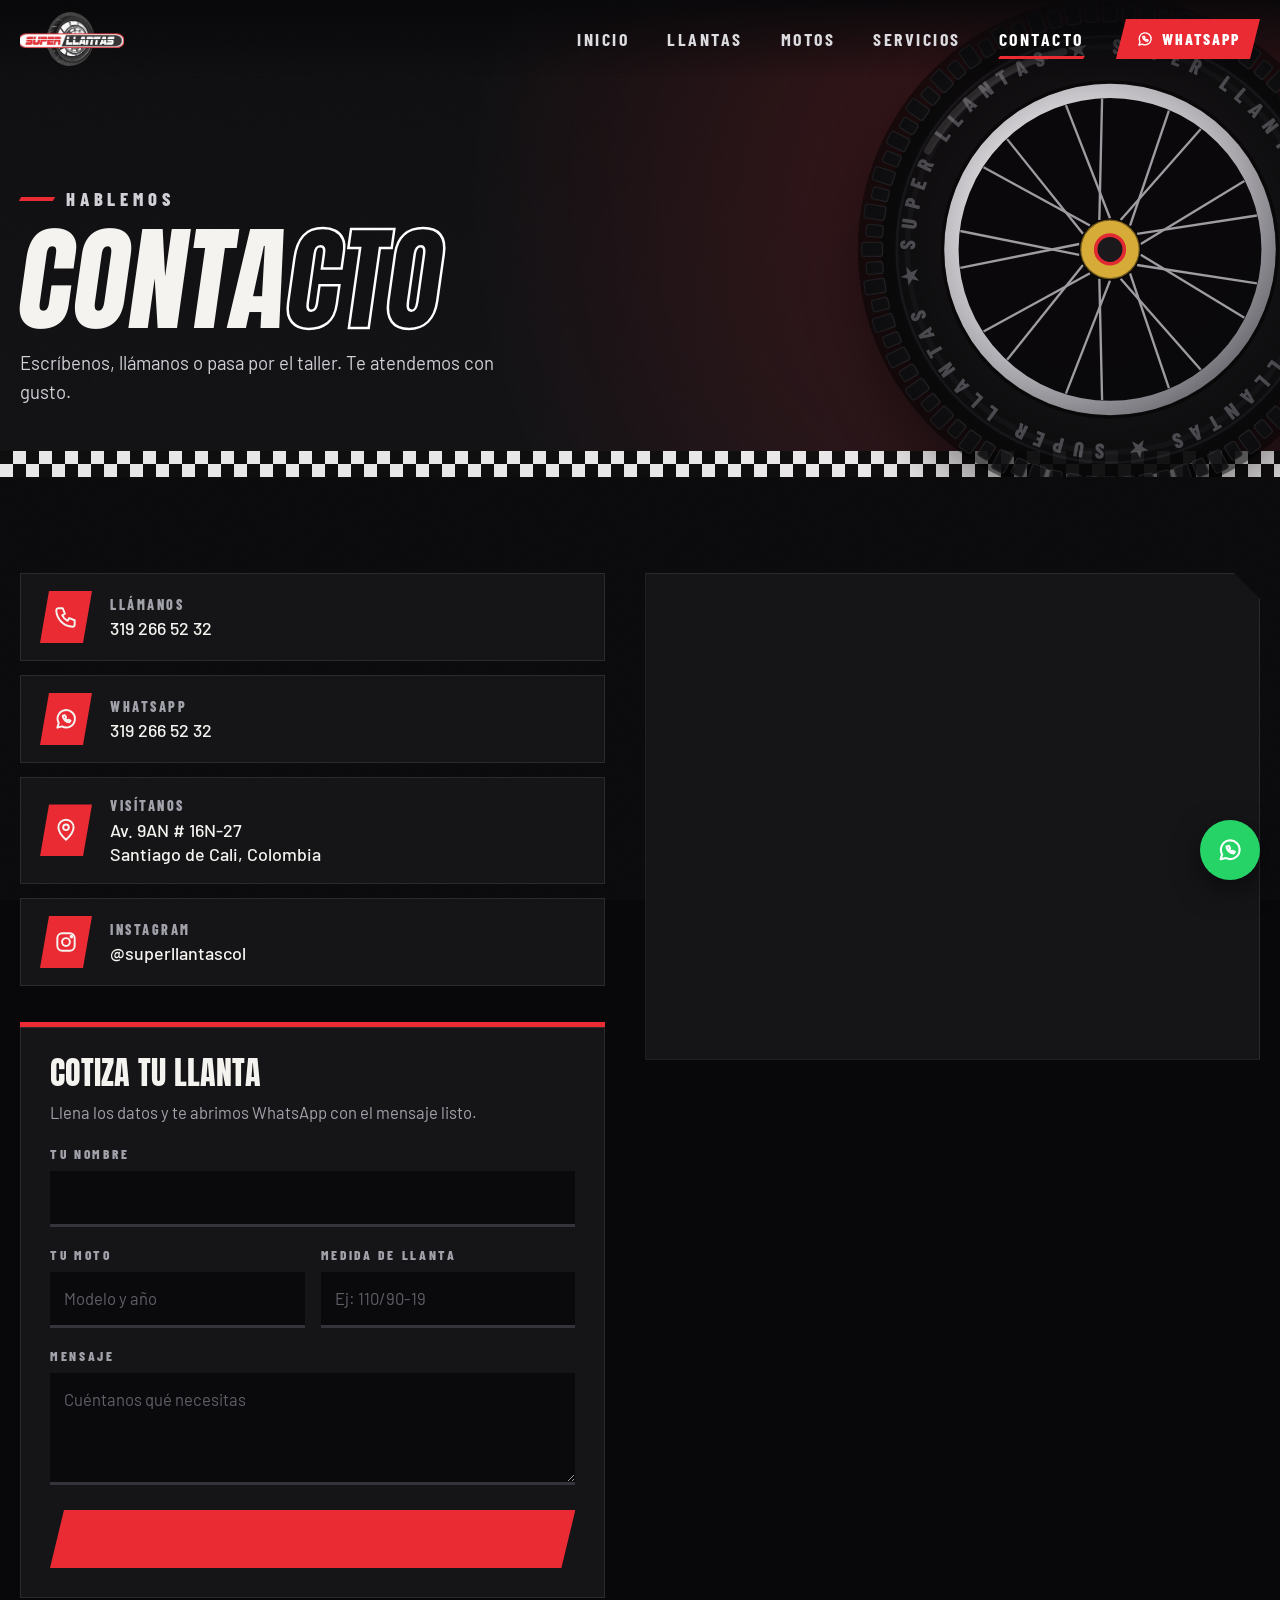
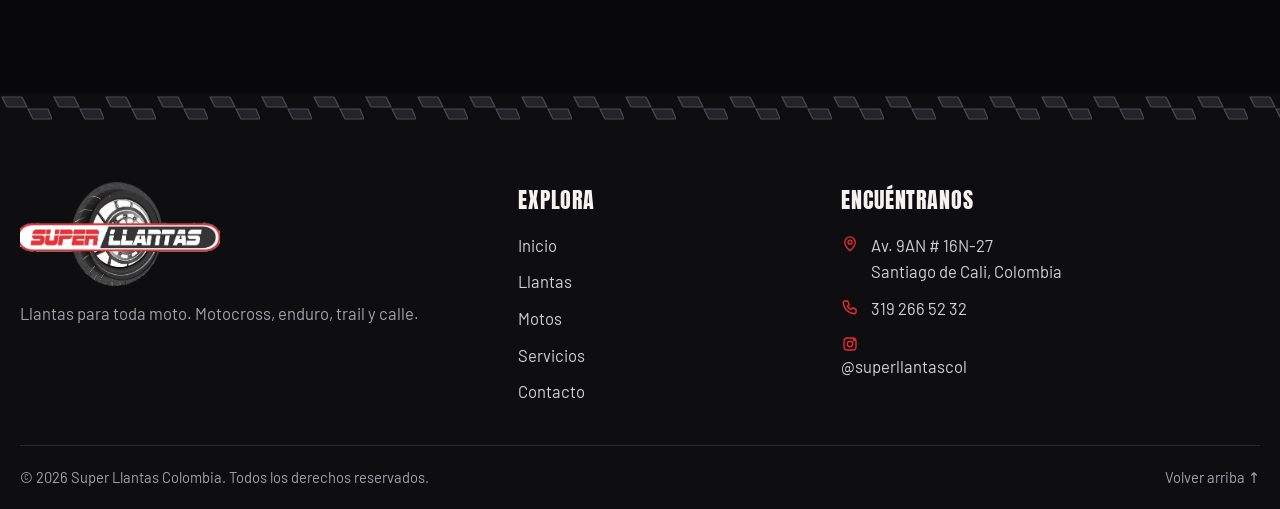
==== contacto.html @ 4f8f779e "Sitio inicial de Super Llantas: llantas y motos con estilo motocross" ====
<!doctype html>
<html lang="es">
<head>
  <meta charset="utf-8">
  <meta name="viewport" content="width=device-width, initial-scale=1">
  <title>Contacto · Super Llantas</title>
  <meta name="description" content="Escríbenos por WhatsApp o visítanos en Cali: Av. 9AN # 16N-27. Super Llantas Colombia.">
  <meta name="theme-color" content="#08080a">
  <link rel="icon" type="image/png" href="assets/img/favicon.png">
  <link rel="apple-touch-icon" href="assets/img/apple-touch-icon.png">
  <link rel="preconnect" href="https://fonts.googleapis.com">
  <link rel="preconnect" href="https://fonts.gstatic.com" crossorigin>
  <link href="https://fonts.googleapis.com/css2?family=Anton&family=Barlow:wght@400;500;600&family=Barlow+Condensed:wght@500;600;700;800&display=swap" rel="stylesheet">
  <link rel="stylesheet" href="assets/css/styles.css">
</head>
<body data-page="contacto">
<main>
  <section class="phero">
    <div class="phero__wheel" data-wheel="trail"></div>
    <div class="wrap">
      <p class="eyebrow">Hablemos</p>
      <h1>Conta<span class="out">cto</span></h1>
      <p>Escríbenos, llámanos o pasa por el taller. Te atendemos con gusto.</p>
    </div>
  </section>

  <section class="section">
    <div class="wrap contact">
      <div>
        <div class="infos" id="info"></div>
        <form class="form" id="form">
          <h3>Cotiza tu llanta</h3>
          <p class="muted" style="margin-top:-8px">Llena los datos y te abrimos WhatsApp con el mensaje listo.</p>
          <div class="field"><label for="c-nombre">Tu nombre</label><input id="c-nombre" name="nombre" required autocomplete="name"></div>
          <div class="form__row">
            <div class="field"><label for="c-moto">Tu moto</label><input id="c-moto" name="moto" placeholder="Modelo y año"></div>
            <div class="field"><label for="c-medida">Medida de llanta</label><input id="c-medida" name="medida" placeholder="Ej: 110/90-19"></div>
          </div>
          <div class="field"><label for="c-msg">Mensaje</label><textarea id="c-msg" name="mensaje" placeholder="Cuéntanos qué necesitas"></textarea></div>
          <button class="btn btn--lg" type="submit"><span>Enviar por WhatsApp</span></button>
        </form>
      </div>
      <div class="map" id="map"></div>
    </div>
  </section>
</main>
<script src="assets/js/data.js"></script>
<script src="assets/js/art.js"></script>
<script src="assets/js/layout.js"></script>
<script src="assets/js/app.js"></script>
</body>
</html>
---- assets/css/styles.css ----
/* ============================================================
   SUPER LLANTAS · estilo motocross
   Rojo del logo + negro tierra + blanco, cortes en diagonal,
   tacos de llanta y banderas a cuadros.
   ============================================================ */
:root {
  --red: #ea2b33;
  --red-d: #b4161d;
  --amber: #ffc21a;
  --black: #08080a;
  --coal: #0e0e10;
  --panel: #151518;
  --panel-2: #1b1b1f;
  --line: #2a2a30;
  --white: #f5f3ef;
  --mute: #a2a2ab;
  --f-display: 'Anton', 'Impact', 'Arial Narrow', sans-serif;
  --f-cond: 'Barlow Condensed', 'Arial Narrow', sans-serif;
  --f-body: 'Barlow', system-ui, -apple-system, 'Segoe UI', sans-serif;
  --wrap: 1240px;
  --tread: url("data:image/svg+xml;utf8,<svg xmlns='http://www.w3.org/2000/svg' width='52' height='28'><g fill='%23232328' stroke='%23494951' stroke-width='1.2'><path d='M2 3H22L27 13H7Z'/><path d='M28 15H48L52 25H33Z'/></g></svg>");
  --noise: url("data:image/svg+xml;utf8,<svg xmlns='http://www.w3.org/2000/svg' width='180' height='180'><filter id='n'><feTurbulence type='fractalNoise' baseFrequency='.85' numOctaves='2' stitchTiles='stitch'/><feColorMatrix values='0 0 0 0 1  0 0 0 0 1  0 0 0 0 1  0 0 0 .55 0'/></filter><rect width='100%' height='100%' filter='url(%23n)'/></svg>");
}

*, *::before, *::after { box-sizing: border-box; }
html { scroll-behavior: smooth; -webkit-text-size-adjust: 100%; }
body {
  margin: 0; background: var(--black); color: var(--white);
  font-family: var(--f-body); font-size: 1.04rem; line-height: 1.6;
  -webkit-font-smoothing: antialiased; overflow-x: hidden;
}
body::before { /* grano de polvo */
  content: ''; position: fixed; inset: 0; z-index: 1; pointer-events: none;
  background: var(--noise); opacity: .045; mix-blend-mode: screen;
}
body.no-scroll { overflow: hidden; }
img, svg { max-width: 100%; display: block; }
a { color: inherit; text-decoration: none; }
h1, h2, h3, h4, p, ul { margin: 0; }
ul { padding: 0; list-style: none; }
button, input, select, textarea { font: inherit; color: inherit; }
:focus-visible { outline: 2px solid var(--amber); outline-offset: 3px; }
::selection { background: var(--red); color: #fff; }

.wrap { width: min(var(--wrap), 100% - 40px); margin-inline: auto; position: relative; z-index: 2; }
.muted { color: var(--mute); }
.red { color: var(--red); }
.ico { flex: none; }

/* ---------- cabecera ---------- */
.site-header {
  position: fixed; inset: 0 0 auto 0; z-index: 50; padding: 12px 0;
  background: linear-gradient(180deg, rgba(8,8,10,.92), rgba(8,8,10,0));
  transition: background .3s, padding .3s, box-shadow .3s;
}
/* sin backdrop-filter: haría que el menú móvil (fixed) se posicione respecto a la cabecera */
.site-header.is-stuck { background: rgba(8,8,10,.97); padding: 7px 0; box-shadow: 0 2px 0 var(--red); }
.site-header__in { display: flex; align-items: center; justify-content: space-between; gap: 24px; }
.brand img { height: 54px; width: auto; transition: height .3s; }
.is-stuck .brand img { height: 46px; }
.nav { display: flex; align-items: center; gap: 6px; }
.nav > a:not(.btn) {
  font-family: var(--f-cond); font-weight: 700; font-size: 1.12rem; letter-spacing: .14em; text-transform: uppercase;
  padding: 10px 16px; position: relative; color: #dcdce0; transition: color .2s;
}
.nav > a:not(.btn)::after {
  content: ''; position: absolute; left: 16px; right: 16px; bottom: 4px; height: 3px; background: var(--red);
  transform: scaleX(0) skewX(-30deg); transform-origin: left; transition: transform .25s;
}
.nav > a:not(.btn):hover, .nav > a.is-active { color: #fff; }
.nav > a:not(.btn):hover::after, .nav > a.is-active::after { transform: scaleX(1) skewX(-30deg); }
.nav__cta { margin-left: 10px; }
.burger { display: none; width: 46px; height: 46px; background: var(--red); border: 0; cursor: pointer; flex-direction: column; justify-content: center; align-items: center; gap: 5px;
  clip-path: polygon(8px 0, 100% 0, calc(100% - 8px) 100%, 0 100%); }
.burger i { display: block; width: 22px; height: 2.5px; background: #fff; transition: transform .3s, opacity .3s; }
.burger.is-open i:nth-child(1) { transform: translateY(7.5px) rotate(45deg); }
.burger.is-open i:nth-child(2) { opacity: 0; }
.burger.is-open i:nth-child(3) { transform: translateY(-7.5px) rotate(-45deg); }

/* ---------- botones ---------- */
.btn {
  display: inline-flex; align-items: center; justify-content: center; gap: 10px; cursor: pointer; border: 0;
  padding: 15px 30px; background: var(--red); color: #fff;
  font-family: var(--f-cond); font-weight: 800; font-size: 1.12rem; letter-spacing: .14em; text-transform: uppercase; line-height: 1;
  clip-path: polygon(14px 0, 100% 0, calc(100% - 14px) 100%, 0 100%);
  transition: background .2s, color .2s, transform .2s; white-space: nowrap;
}
.btn > span { display: inline-flex; align-items: center; gap: 8px; }
.btn:hover { background: #fff; color: var(--black); transform: translateY(-2px); }
.btn--white { background: #fff; color: var(--black); }
.btn--white:hover { background: var(--amber); }
.btn--dark { background: var(--panel-2); color: #fff; box-shadow: inset 0 0 0 1px var(--line); }
.btn--dark:hover { background: #fff; color: var(--black); }
.btn--sm { padding: 11px 20px; font-size: .98rem; letter-spacing: .12em; clip-path: polygon(10px 0, 100% 0, calc(100% - 10px) 100%, 0 100%); }
.btn--lg { padding: 19px 38px; font-size: 1.25rem; }

.tag {
  display: inline-block; padding: 4px 12px 3px; font-family: var(--f-cond); font-weight: 800; font-size: .86rem; letter-spacing: .14em; text-transform: uppercase;
  background: var(--panel-2); color: #fff; clip-path: polygon(7px 0, 100% 0, calc(100% - 7px) 100%, 0 100%);
}
.tag--red { background: var(--red); }
.tag--ghost { background: rgba(255,255,255,.1); color: #cfcfd5; }

/* ---------- títulos de sección ---------- */
.section { padding: 96px 0; position: relative; }
.section--tight { padding: 64px 0; }
.eyebrow {
  display: inline-flex; align-items: center; gap: 12px; font-family: var(--f-cond); font-weight: 800; font-size: 1.02rem;
  letter-spacing: .26em; text-transform: uppercase; color: var(--red);
}
.eyebrow::before { content: ''; width: 34px; height: 4px; background: var(--red); transform: skewX(-30deg); }
.h2 {
  font-family: var(--f-display); font-weight: 400; text-transform: uppercase; line-height: .98; letter-spacing: .01em;
  font-size: clamp(2.5rem, 5.6vw, 4.6rem); margin-top: 10px;
}
.h2 span { display: inline-block; transform: skewX(-7deg); }
.head { display: flex; justify-content: space-between; align-items: flex-end; gap: 28px; flex-wrap: wrap; margin-bottom: 44px; }
.head p { max-width: 46ch; }

/* ---------- hero ---------- */
.hero { position: relative; min-height: min(100vh, 880px); padding: 150px 0 120px; overflow: hidden; display: flex; align-items: center; background: var(--black); }
.hero__bg { position: absolute; inset: 0; background:
  radial-gradient(60% 80% at 20% 30%, rgba(234,43,51,.10), transparent 60%),
  linear-gradient(180deg, #0b0b0d, #111114); }
.hero__panel {
  position: absolute; top: 0; bottom: 0; right: 0; width: 56%;
  clip-path: polygon(26% 0, 100% 0, 100% 100%, 0 100%);
  background:
    radial-gradient(circle at 18% 78%, rgba(0,0,0,.55) 0 2px, transparent 3px) 0 0 / 46px 46px,
    radial-gradient(circle at 70% 30%, rgba(0,0,0,.4) 0 3px, transparent 4px) 0 0 / 71px 71px,
    linear-gradient(135deg, #f23a41 0%, var(--red) 40%, #9c1017 100%);
}
.hero__panel::after { content: ''; position: absolute; inset: 0; background: var(--noise); opacity: .18; mix-blend-mode: multiply; }
.hero__stripe { position: absolute; top: 0; bottom: 0; right: 54%; width: 22px; background: #fff; transform: skewX(-16deg) translateX(40px); opacity: .95; }
.hero__stripe + .hero__stripe { right: calc(54% - 40px); width: 8px; background: var(--amber); }
.hero__ghost {
  position: absolute; right: -2%; bottom: -4%; font-family: var(--f-display); font-size: clamp(9rem, 26vw, 25rem); line-height: .8; color: transparent;
  -webkit-text-stroke: 2px rgba(255,255,255,.16); text-transform: uppercase; transform: skewX(-8deg); pointer-events: none; white-space: nowrap;
}
.hero__grid { display: grid; grid-template-columns: minmax(0, 1.05fr) minmax(0, .95fr); align-items: center; gap: 20px; }
.hero__copy { position: relative; z-index: 3; }
.hero__title {
  font-family: var(--f-display); font-weight: 400; text-transform: uppercase; line-height: .9; letter-spacing: .01em;
  font-size: clamp(4.2rem, 8.6vw, 8.2rem); margin: 18px 0 26px;
}
.hero__title span { display: block; transform: skewX(-8deg); transform-origin: left bottom; }
.hero__title .out { color: transparent; -webkit-text-stroke: 2.5px #fff; }
.hero__title .fill { color: var(--red); text-shadow: 0 0 40px rgba(234,43,51,.35); }
.hero__lead { font-size: 1.22rem; max-width: 46ch; color: #d6d6dc; }
.hero__cta { display: flex; flex-wrap: wrap; gap: 14px; margin-top: 34px; }
.hero__art { position: relative; z-index: 2; aspect-ratio: 1; width: min(100%, 640px); justify-self: center; }
.hero__art .art-wheel { width: 100%; height: 100%; filter: drop-shadow(0 30px 40px rgba(0,0,0,.55)); }
.plate {
  position: absolute; z-index: 3; left: 2%; top: 6%; background: var(--amber); color: var(--black); border: 4px solid var(--black);
  padding: 4px 18px 0; border-radius: 14px; font-family: var(--f-display); font-size: clamp(2.6rem, 6vw, 4.6rem); line-height: 1.1; transform: rotate(-8deg);
  box-shadow: 0 10px 30px rgba(0,0,0,.4);
}
.plate small { display: block; font-family: var(--f-cond); font-weight: 800; font-size: .8rem; letter-spacing: .22em; line-height: 1; text-align: center; padding-bottom: 6px; margin-top: -4px; }

/* ---------- bandas ---------- */
.checker { height: 26px; background: conic-gradient(#fff 25%, #0a0a0a 0 50%, #fff 0 75%, #0a0a0a 0) 0 0 / 26px 26px; }
.tread { height: 28px; background: var(--tread) 0 0 / 52px 28px repeat-x, var(--coal); }
.marquee { background: var(--red); transform: skewY(-1.2deg); overflow: hidden; margin: 70px 0 0; position: relative; z-index: 4; border-block: 3px solid var(--black); }
.marquee__track { display: flex; width: max-content; animation: marquee 32s linear infinite; }
.marquee span {
  font-family: var(--f-display); text-transform: uppercase; font-size: 1.7rem; letter-spacing: .06em; padding: 12px 0; white-space: nowrap; color: #fff;
}
.marquee span::after { content: '✦'; margin: 0 28px; color: var(--black); }
@keyframes marquee { to { transform: translateX(-50%); } }

/* ---------- buscador (tablero de cronometraje) ---------- */
.finder { position: relative; z-index: 6; margin-top: -78px; }
.finder__box {
  display: grid; grid-template-columns: 1.1fr 1fr 1fr 1fr auto; gap: 18px; align-items: end; padding: 28px 30px;
  background: #101013; border-top: 5px solid var(--red); box-shadow: 0 24px 60px rgba(0,0,0,.6), inset 0 0 0 1px var(--line);
}
.finder__title { font-family: var(--f-display); text-transform: uppercase; font-size: 1.9rem; line-height: 1; }
.finder__title small { display: block; font-family: var(--f-cond); font-weight: 700; font-size: .88rem; letter-spacing: .22em; color: var(--red); margin-bottom: 6px; }
.field label { display: block; font-family: var(--f-cond); font-weight: 800; font-size: .84rem; letter-spacing: .2em; text-transform: uppercase; color: var(--mute); margin-bottom: 6px; }
.field input, .field select, .field textarea {
  width: 100%; background: #0a0a0c; border: 0; border-bottom: 3px solid #34343b; padding: 13px 14px; font-size: 1.04rem; border-radius: 0; transition: border-color .2s, background .2s;
  appearance: none; -webkit-appearance: none;
}
.field select { background-image: linear-gradient(45deg, transparent 50%, #fff 50%), linear-gradient(135deg, #fff 50%, transparent 50%); background-position: calc(100% - 20px) 55%, calc(100% - 14px) 55%; background-size: 6px 6px; background-repeat: no-repeat; padding-right: 38px; }
.field input:focus, .field select:focus, .field textarea:focus { outline: none; border-color: var(--red); background-color: #121216; }
.field input::placeholder, .field textarea::placeholder { color: #5f5f68; }
.field select option { background: #121214; }

/* ---------- tarjetas ---------- */
.grid { display: grid; gap: 22px; grid-template-columns: repeat(auto-fill, minmax(268px, 1fr)); }
.grid--3 { grid-template-columns: repeat(auto-fill, minmax(330px, 1fr)); }
.card {
  position: relative; background: var(--panel); display: flex; flex-direction: column;
  clip-path: polygon(0 0, calc(100% - 24px) 0, 100% 24px, 100% 100%, 0 100%);
  box-shadow: inset 0 0 0 1px var(--line); transition: transform .3s, box-shadow .3s;
}
.card::before { content: ''; position: absolute; z-index: 3; left: 0; top: 0; height: 4px; width: 0; background: var(--red); transition: width .4s; }
.card:hover { transform: translateY(-6px); box-shadow: inset 0 0 0 1px #3a3a42; }
.card:hover::before { width: 100%; }
.card__art {
  position: relative; aspect-ratio: 5/4; display: grid; place-items: center; overflow: hidden;
  background:
    radial-gradient(circle at 50% 55%, rgba(234,43,51,.28), transparent 62%),
    radial-gradient(circle at 15% 85%, rgba(0,0,0,.5) 0 2px, transparent 3px) 0 0 / 34px 34px,
    linear-gradient(180deg, #1d1d22, #121215);
}
.card__art::after { content: ''; position: absolute; inset: auto 0 0 0; height: 12px; background: repeating-linear-gradient(135deg, var(--red) 0 12px, #0a0a0a 12px 24px); opacity: .9; }
.card__art .tag { position: absolute; top: 14px; left: 14px; z-index: 2; }
.card__art .card__ej { left: auto; right: 34px; }
.card__art .art-wheel { height: 90%; width: auto; transition: transform .6s cubic-bezier(.2,.7,.2,1); filter: drop-shadow(0 14px 18px rgba(0,0,0,.55)); }
.card:hover .art-wheel { transform: scale(1.06) rotate(18deg); }
.card__art--moto { aspect-ratio: 16/11; }
.card__art--moto .art-moto { width: 94%; height: auto; transition: transform .5s; filter: drop-shadow(0 12px 14px rgba(0,0,0,.5)); }
.card:hover .art-moto { transform: translateX(6px) scale(1.03); }
.card__art img { position: absolute; inset: 0; width: 100%; height: 100%; object-fit: cover; }
.card__body { padding: 20px 22px 22px; display: flex; flex-direction: column; flex: 1; }
.card__eyebrow { font-family: var(--f-cond); font-weight: 700; font-size: .95rem; letter-spacing: .16em; text-transform: uppercase; color: var(--red); }
.size { font-family: var(--f-display); font-weight: 400; font-size: 2.5rem; line-height: 1.05; letter-spacing: .02em; margin: 4px 0 2px; transform: skewX(-6deg); transform-origin: left; }
.size--name { font-size: 2.05rem; text-transform: uppercase; }
.card__name { font-family: var(--f-cond); font-weight: 700; font-size: 1.12rem; letter-spacing: .08em; text-transform: uppercase; }
.card__uso { font-size: .95rem; margin-top: 6px; }
.card__foot { margin-top: auto; padding-top: 18px; display: flex; align-items: center; justify-content: space-between; gap: 12px; }
.card__foot--2 { justify-content: flex-start; gap: 10px; }
.price { font-family: var(--f-display); font-size: 1.5rem; letter-spacing: .03em; }
.price--ask { font-family: var(--f-cond); font-weight: 700; font-size: .98rem; letter-spacing: .12em; text-transform: uppercase; color: var(--mute); }
.spec { margin-top: 14px; border-top: 1px dashed var(--line); }
.spec li { display: flex; justify-content: space-between; gap: 10px; padding: 8px 0; border-bottom: 1px dashed var(--line); font-size: .98rem; }
.spec span { color: var(--mute); font-family: var(--f-cond); letter-spacing: .12em; text-transform: uppercase; font-weight: 700; }
.spec b { font-family: var(--f-display); font-weight: 400; letter-spacing: .04em; font-size: 1.1rem; }

/* ---------- categorías ---------- */
.cats { display: grid; gap: 20px; grid-template-columns: repeat(auto-fit, minmax(210px, 1fr)); }
.cat { position: relative; overflow: hidden; display: flex; flex-direction: column; background: var(--panel); box-shadow: inset 0 0 0 1px var(--line);
  clip-path: polygon(0 0, calc(100% - 22px) 0, 100% 22px, 100% 100%, 0 100%); transition: transform .3s, background .3s; }
.cat:hover { transform: translateY(-6px); background: var(--panel-2); }
.cat__art { padding: 18px 14px 0; display: grid; place-items: center; background: radial-gradient(circle at 50% 70%, rgba(234,43,51,.26), transparent 65%); }
.cat__art .art-wheel { width: 92%; filter: drop-shadow(0 12px 14px rgba(0,0,0,.5)); transition: transform .7s cubic-bezier(.2,.7,.2,1); }
.cat:hover .art-wheel { transform: rotate(120deg) scale(1.05); }
.cat__txt { padding: 14px 22px 24px; display: flex; flex-direction: column; flex: 1; }
.cat__terreno { font-family: var(--f-cond); font-weight: 800; font-size: .86rem; letter-spacing: .18em; text-transform: uppercase; color: var(--red); }
.cat h3 { font-family: var(--f-display); font-weight: 400; text-transform: uppercase; font-size: 1.8rem; line-height: 1.05; margin: 4px 0 8px; }
.cat p { color: var(--mute); font-size: .96rem; }
.cat__go { margin-top: auto; padding-top: 16px; display: inline-flex; align-items: center; gap: 8px; font-family: var(--f-cond); font-weight: 800; letter-spacing: .14em; text-transform: uppercase; font-size: .98rem; }
.cat:hover .cat__go { color: var(--red); }

/* ---------- servicios ---------- */
.svcs { display: grid; gap: 20px; grid-template-columns: repeat(auto-fit, minmax(240px, 1fr)); }
.svc { position: relative; padding: 34px 26px 30px; background: var(--panel); box-shadow: inset 0 0 0 1px var(--line); overflow: hidden;
  clip-path: polygon(0 0, calc(100% - 22px) 0, 100% 22px, 100% 100%, 0 100%); transition: background .3s, transform .3s; }
.svc:hover { background: var(--panel-2); transform: translateY(-5px); }
.svc__num { position: absolute; right: 18px; top: 4px; font-family: var(--f-display); font-size: 5.4rem; line-height: 1; color: transparent; -webkit-text-stroke: 1.5px rgba(255,255,255,.12); }
.svc__ico { width: 64px; height: 64px; display: grid; place-items: center; background: var(--red); color: #fff; margin-bottom: 20px; clip-path: polygon(10px 0, 100% 0, calc(100% - 10px) 100%, 0 100%); }
.svc h3 { font-family: var(--f-display); font-weight: 400; text-transform: uppercase; font-size: 1.9rem; margin-bottom: 8px; }

/* ---------- llamado a la acción ---------- */
.cta { position: relative; overflow: hidden; background: linear-gradient(135deg, #f23a41, var(--red) 45%, #94101a); }
.cta::before { content: ''; position: absolute; inset: 0; background: var(--noise); opacity: .16; mix-blend-mode: multiply; }
.cta::after { content: ''; position: absolute; right: -6%; top: -30%; width: 36%; height: 160%; background: rgba(0,0,0,.22); transform: skewX(-16deg); }
.cta__in { position: relative; z-index: 2; display: flex; align-items: center; justify-content: space-between; gap: 34px; flex-wrap: wrap; padding-block: 70px; }
.cta h2 { font-family: var(--f-display); font-weight: 400; text-transform: uppercase; font-size: clamp(2.4rem, 5.4vw, 4.6rem); line-height: .98; max-width: 16ch; transform: skewX(-6deg); transform-origin: left; }
.cta p { margin-top: 12px; font-size: 1.15rem; max-width: 44ch; }
.cta__btns { display: flex; gap: 14px; flex-wrap: wrap; position: relative; z-index: 2; }
.cta .btn { background: #0a0a0a; }
.cta .btn:hover { background: #fff; }
.cta .btn--white { background: #fff; color: #0a0a0a; }
.cta .btn--white:hover { background: var(--amber); }

/* ---------- páginas internas ---------- */
.phero { position: relative; padding: 168px 0 70px; overflow: hidden; background:
  radial-gradient(circle at 85% 40%, rgba(234,43,51,.24), transparent 55%), linear-gradient(180deg, #0c0c0e, #101013); }
.phero::after { content: ''; position: absolute; left: 0; right: 0; bottom: 0; height: 26px; background: conic-gradient(#fff 25%, #0a0a0a 0 50%, #fff 0 75%, #0a0a0a 0) 0 0 / 26px 26px; opacity: .9; }
.phero h1 { font-family: var(--f-display); font-weight: 400; text-transform: uppercase; font-size: clamp(3.4rem, 9vw, 7.4rem); line-height: .92; margin-top: 12px; transform: skewX(-8deg); transform-origin: left; }
.phero h1 .out { color: transparent; -webkit-text-stroke: 2.5px #fff; }
.phero p { max-width: 52ch; margin-top: 16px; font-size: 1.16rem; color: #d0d0d6; }
.phero__wheel { position: absolute; right: -90px; top: 50%; width: min(46vw, 520px); transform: translateY(-48%); opacity: .95; z-index: 1; filter: drop-shadow(0 24px 30px rgba(0,0,0,.5)); }
.phero__wheel--moto { width: min(52vw, 620px); right: -40px; }
.phero .wrap { z-index: 3; }
.bar { background: #101013; border-block: 1px solid var(--line); position: sticky; top: 60px; z-index: 20; }
.bar__in { display: flex; flex-wrap: wrap; align-items: center; gap: 14px 18px; padding-block: 16px; }
.chips { display: flex; flex-wrap: wrap; gap: 8px; }
.chip { cursor: pointer; border: 0; padding: 10px 22px; background: var(--panel-2); color: #cfcfd5; font-family: var(--f-cond); font-weight: 800; font-size: 1rem; letter-spacing: .14em; text-transform: uppercase;
  clip-path: polygon(9px 0, 100% 0, calc(100% - 9px) 100%, 0 100%); transition: background .2s, color .2s; }
.chip:hover { background: #2b2b32; color: #fff; }
.chip.is-on { background: var(--red); color: #fff; }
.bar__fields { display: flex; flex-wrap: wrap; gap: 12px; margin-left: auto; align-items: center; }
.bar__fields .field input, .bar__fields .field select { padding: 10px 14px; font-size: .98rem; }
.bar__fields .field input { width: 210px; }
.bar__fields .field select { min-width: 190px; }
.link-btn { background: none; border: 0; cursor: pointer; color: var(--mute); font-family: var(--f-cond); font-weight: 800; letter-spacing: .14em; text-transform: uppercase; font-size: .92rem; padding: 8px 4px; }
.link-btn:hover { color: var(--red); }
.count { margin: 34px 0 20px; font-family: var(--f-cond); font-weight: 700; letter-spacing: .16em; text-transform: uppercase; color: var(--mute); }
.count b { font-family: var(--f-display); font-weight: 400; font-size: 2.1rem; color: #fff; letter-spacing: .02em; margin-right: 4px; }
.moto-banner { display: flex; flex-wrap: wrap; justify-content: space-between; gap: 12px; align-items: center; margin-top: 30px; padding: 14px 20px; background: rgba(234,43,51,.12); border-left: 5px solid var(--red); font-size: 1.05rem; }
.moto-banner[hidden] { display: none; }
.moto-banner i { font-style: normal; font-family: var(--f-display); letter-spacing: .04em; font-size: 1.2rem; }
.moto-banner a { font-family: var(--f-cond); font-weight: 800; letter-spacing: .14em; text-transform: uppercase; font-size: .92rem; color: var(--mute); }
.moto-banner a:hover { color: var(--red); }
.empty { grid-column: 1 / -1; text-align: center; padding: 60px 20px; background: var(--panel); box-shadow: inset 0 0 0 1px var(--line); }
.empty__art { width: 120px; margin: 0 auto 14px; opacity: .8; }
.empty h3 { font-family: var(--f-display); font-weight: 400; text-transform: uppercase; font-size: 2rem; margin-bottom: 6px; }
.empty .btn { margin-top: 22px; }

/* ---------- contacto ---------- */
.contact { display: grid; grid-template-columns: minmax(0, 1fr) minmax(0, 1.05fr); gap: 40px; align-items: start; }
.infos { display: grid; gap: 14px; margin-bottom: 36px; }
.info { display: flex; gap: 18px; align-items: center; padding: 18px 20px; background: var(--panel); box-shadow: inset 0 0 0 1px var(--line); }
.info__ico { width: 52px; height: 52px; flex: none; display: grid; place-items: center; background: var(--red); clip-path: polygon(9px 0, 100% 0, calc(100% - 9px) 100%, 0 100%); }
.info h4 { font-family: var(--f-cond); font-weight: 800; letter-spacing: .18em; text-transform: uppercase; font-size: .88rem; color: var(--mute); }
.info p { font-size: 1.12rem; font-weight: 500; line-height: 1.35; }
.info a:hover { color: var(--red); }
.form { padding: 30px; background: var(--panel); border-top: 5px solid var(--red); box-shadow: inset 0 0 0 1px var(--line); display: grid; gap: 18px; }
.form h3 { font-family: var(--f-display); font-weight: 400; text-transform: uppercase; font-size: 2rem; line-height: 1; }
.form__row { display: grid; grid-template-columns: 1fr 1fr; gap: 16px; }
.field textarea { min-height: 112px; resize: vertical; }
.map { position: sticky; top: 100px; min-height: 480px; background: var(--panel); box-shadow: inset 0 0 0 1px var(--line); clip-path: polygon(0 0, calc(100% - 26px) 0, 100% 26px, 100% 100%, 0 100%); }
.map iframe { width: 100%; height: 100%; min-height: 480px; border: 0; filter: grayscale(1) invert(.92) contrast(.9) hue-rotate(180deg); }

/* ---------- pie ---------- */
.site-footer { position: relative; background: var(--coal); margin-top: 0; }
.site-footer__grid { display: grid; grid-template-columns: 1.3fr .8fr 1.2fr; gap: 44px; padding-block: 60px 40px; }
.site-footer__logo { width: 200px; height: auto; margin-bottom: 14px; }
.site-footer h4 { font-family: var(--f-display); font-weight: 400; text-transform: uppercase; font-size: 1.4rem; letter-spacing: .04em; margin-bottom: 14px; }
.flist { display: grid; gap: 10px; }
.flist li { display: flex; gap: 12px; align-items: flex-start; color: #cfcfd5; }
.flist .ico { color: var(--red); margin-top: 3px; }
.flist a:hover { color: var(--red); }
.site-footer__bar { display: flex; justify-content: space-between; flex-wrap: wrap; gap: 10px; padding-block: 20px; border-top: 1px solid var(--line); color: var(--mute); font-size: .92rem; }
.site-footer__bar a:hover { color: var(--red); }
.wa-float { position: fixed; z-index: 60; right: 20px; bottom: 20px; width: 60px; height: 60px; display: grid; place-items: center; border-radius: 50%; background: #25d366; color: #fff;
  box-shadow: 0 10px 28px rgba(0,0,0,.5); transition: transform .2s; }
.wa-float:hover { transform: scale(1.08); }

/* ---------- animaciones ---------- */
.reveal { opacity: 0; transform: translateY(26px); transition: opacity .6s ease, transform .6s ease; }
.reveal.is-in { opacity: 1; transform: none; }
.card.reveal.is-in:hover { transform: translateY(-6px); }
.is-spin .wheel-rot { animation: spin 6s linear infinite; transform-box: fill-box; transform-origin: center; }
@keyframes spin { to { transform: rotate(360deg); } }
@media (prefers-reduced-motion: reduce) {
  .is-spin .wheel-rot, .marquee__track { animation: none; }
  .reveal { opacity: 1; transform: none; }
  html { scroll-behavior: auto; }
}

/* ---------- responsive ---------- */
@media (max-width: 1100px) {
  .finder__box { grid-template-columns: 1fr 1fr; }
  .finder__title { grid-column: 1 / -1; }
  .finder__box .btn { grid-column: 1 / -1; }
  .site-footer__grid { grid-template-columns: 1fr 1fr; }
  .site-footer__grid > div:first-child { grid-column: 1 / -1; }
}
@media (max-width: 960px) {
  .burger { display: flex; }
  .nav {
    position: fixed; inset: 0; flex-direction: column; justify-content: center; gap: 8px; background-color: #08080a; transform: translateX(100%); transition: transform .35s; z-index: -1;
    background-image: var(--tread); background-size: 52px 28px; background-repeat: repeat-x; background-position: 0 100%;
  }
  .nav.is-open { transform: none; }
  .nav > a:not(.btn) { font-size: 2.4rem; font-family: var(--f-display); font-weight: 400; letter-spacing: .04em; }
  .nav__cta { margin: 18px 0 0; }
  .hero { padding: 120px 0 130px; min-height: 0; }
  .hero__grid { grid-template-columns: 1fr; }
  .hero__panel { width: 100%; top: 46%; clip-path: polygon(0 12%, 100% 0, 100% 100%, 0 100%); }
  .hero__stripe { display: none; }
  .hero__art { width: min(86%, 440px); margin-top: 6px; }
  .plate { left: 0; top: 0; }
  .contact { grid-template-columns: 1fr; }
  .map { position: static; min-height: 340px; }
  .map iframe { min-height: 340px; }
  .bar { position: static; }
  .bar__fields { margin-left: 0; width: 100%; }
  .bar__fields .field { flex: 1 1 150px; }
  .bar__fields .field input { width: 100%; }
  .phero { padding-top: 140px; }
  .phero__wheel { opacity: .3; right: -120px; }
}
@media (max-width: 640px) {
  body { font-size: 1rem; }
  .section { padding: 68px 0; }
  .wrap { width: calc(100% - 32px); }
  .finder { margin-top: -64px; }
  .finder__box { grid-template-columns: 1fr; padding: 22px 18px; }
  .form__row { grid-template-columns: 1fr; }
  .site-footer__grid { grid-template-columns: 1fr; gap: 30px; }
  .head { margin-bottom: 30px; }
  .grid, .grid--3 { grid-template-columns: 1fr; }
  .hero__cta .btn { flex: 1 1 100%; }
  .brand img { height: 46px; }
  .cta__in { padding-block: 54px; }
  .wa-float { width: 54px; height: 54px; right: 14px; bottom: 14px; }
}
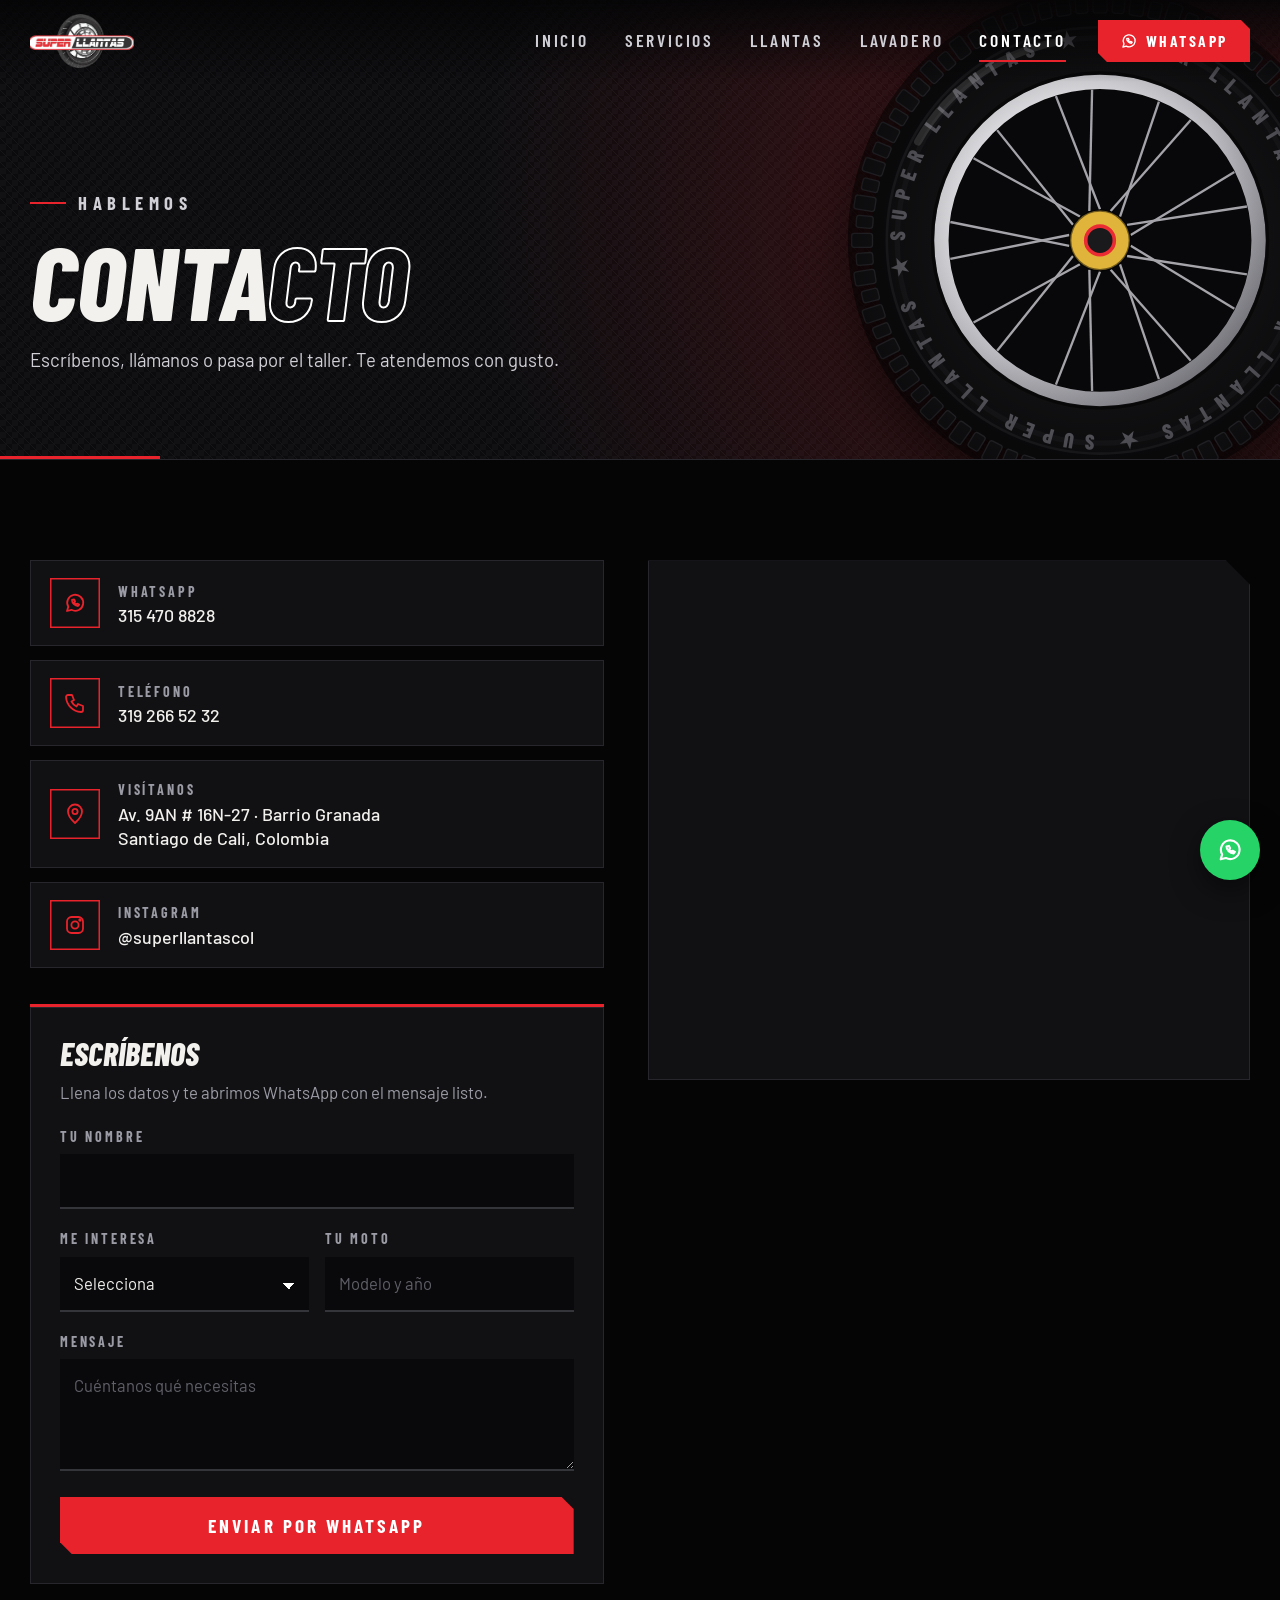
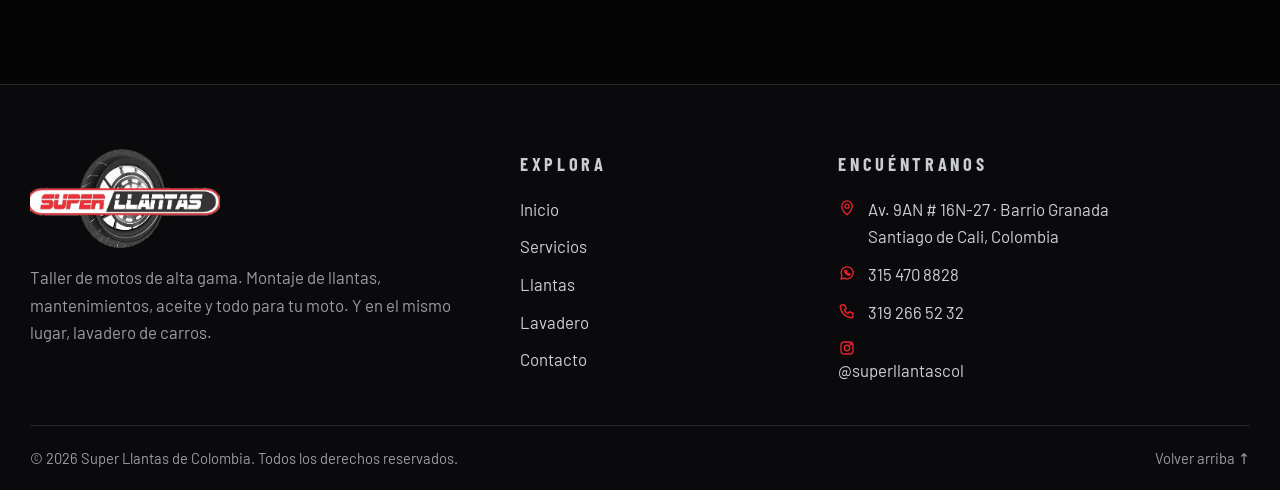
==== commit 8e516f63: "Replantear el sitio como taller de motos de alta gama y agregar el lavadero de carros" ====
--- a/contacto.html
+++ b/contacto.html
@@ -4,19 +4,19 @@
   <meta charset="utf-8">
   <meta name="viewport" content="width=device-width, initial-scale=1">
   <title>Contacto · Super Llantas</title>
-  <meta name="description" content="Escríbenos por WhatsApp o visítanos en Cali: Av. 9AN # 16N-27. Super Llantas Colombia.">
-  <meta name="theme-color" content="#08080a">
+  <meta name="description" content="Escríbenos por WhatsApp o visítanos en Cali: Av. 9AN # 16N-27, barrio Granada. Taller de motos y lavadero de carros.">
+  <meta name="theme-color" content="#050506">
   <link rel="icon" type="image/png" href="assets/img/favicon.png">
   <link rel="apple-touch-icon" href="assets/img/apple-touch-icon.png">
   <link rel="preconnect" href="https://fonts.googleapis.com">
   <link rel="preconnect" href="https://fonts.gstatic.com" crossorigin>
-  <link href="https://fonts.googleapis.com/css2?family=Anton&family=Barlow:wght@400;500;600&family=Barlow+Condensed:wght@500;600;700;800&display=swap" rel="stylesheet">
+  <link href="https://fonts.googleapis.com/css2?family=Barlow:wght@400;500;600&family=Barlow+Condensed:ital,wght@0,500;0,600;0,700;0,800;1,700;1,800&display=swap" rel="stylesheet">
   <link rel="stylesheet" href="assets/css/styles.css">
 </head>
 <body data-page="contacto">
 <main>
   <section class="phero">
-    <div class="phero__wheel" data-wheel="trail"></div>
+    <div class="phero__art" data-wheel="trail"></div>
     <div class="wrap">
       <p class="eyebrow">Hablemos</p>
       <h1>Conta<span class="out">cto</span></h1>
@@ -29,18 +29,19 @@
       <div>
         <div class="infos" id="info"></div>
         <form class="form" id="form">
-          <h3>Cotiza tu llanta</h3>
+          <h3>Escríbenos</h3>
           <p class="muted" style="margin-top:-8px">Llena los datos y te abrimos WhatsApp con el mensaje listo.</p>
           <div class="field"><label for="c-nombre">Tu nombre</label><input id="c-nombre" name="nombre" required autocomplete="name"></div>
           <div class="form__row">
+            <div class="field"><label for="c-asunto">Me interesa</label>
+              <select id="c-asunto" name="asunto"><option value="">Selecciona</option><option>Montaje de llantas</option><option>Mantenimiento</option><option>Cambio de aceite</option><option>Otro servicio para mi moto</option><option>Lavadero de carros</option></select></div>
             <div class="field"><label for="c-moto">Tu moto</label><input id="c-moto" name="moto" placeholder="Modelo y año"></div>
-            <div class="field"><label for="c-medida">Medida de llanta</label><input id="c-medida" name="medida" placeholder="Ej: 110/90-19"></div>
           </div>
           <div class="field"><label for="c-msg">Mensaje</label><textarea id="c-msg" name="mensaje" placeholder="Cuéntanos qué necesitas"></textarea></div>
           <button class="btn btn--lg" type="submit"><span>Enviar por WhatsApp</span></button>
         </form>
       </div>
-      <div class="map" id="map"></div>
+      <div class="map" data-map></div>
     </div>
   </section>
 </main>
--- a/assets/css/styles.css
+++ b/assets/css/styles.css
@@ -1,37 +1,35 @@
 /* ============================================================
-   SUPER LLANTAS · estilo motocross
-   Rojo del logo + negro tierra + blanco, cortes en diagonal,
-   tacos de llanta y banderas a cuadros.
+   SUPER LLANTAS · taller de motos de alta gama
+   Negro carbón, rojo del logo, acero y líneas finas.
+   El lavadero usa un acento azul agua (--accent).
    ============================================================ */
 :root {
-  --red: #ea2b33;
-  --red-d: #b4161d;
-  --amber: #ffc21a;
-  --black: #08080a;
-  --coal: #0e0e10;
-  --panel: #151518;
-  --panel-2: #1b1b1f;
-  --line: #2a2a30;
-  --white: #f5f3ef;
-  --mute: #a2a2ab;
-  --f-display: 'Anton', 'Impact', 'Arial Narrow', sans-serif;
-  --f-cond: 'Barlow Condensed', 'Arial Narrow', sans-serif;
+  --red: #e8232b;
+  --accent: var(--red);
+  --water: #2fa8ff;
+  --black: #050506;
+  --coal: #0a0a0c;
+  --panel: #111114;
+  --panel-2: #17171b;
+  --line: #26262c;
+  --line-2: #34343b;
+  --white: #f3f1ed;
+  --steel: #c9ccd2;
+  --mute: #9b9ba5;
+  --f-display: 'Barlow Condensed', 'Arial Narrow', sans-serif;
   --f-body: 'Barlow', system-ui, -apple-system, 'Segoe UI', sans-serif;
-  --wrap: 1240px;
-  --tread: url("data:image/svg+xml;utf8,<svg xmlns='http://www.w3.org/2000/svg' width='52' height='28'><g fill='%23232328' stroke='%23494951' stroke-width='1.2'><path d='M2 3H22L27 13H7Z'/><path d='M28 15H48L52 25H33Z'/></g></svg>");
-  --noise: url("data:image/svg+xml;utf8,<svg xmlns='http://www.w3.org/2000/svg' width='180' height='180'><filter id='n'><feTurbulence type='fractalNoise' baseFrequency='.85' numOctaves='2' stitchTiles='stitch'/><feColorMatrix values='0 0 0 0 1  0 0 0 0 1  0 0 0 0 1  0 0 0 .55 0'/></filter><rect width='100%' height='100%' filter='url(%23n)'/></svg>");
-}
+  --wrap: 1220px;
+  --cut: 14px;
+  --carbon: url("data:image/svg+xml;utf8,<svg xmlns='http://www.w3.org/2000/svg' width='12' height='12'><rect width='12' height='12' fill='%230b0b0d'/><path d='M0 0h6v6H0zM6 6h6v6H6z' fill='%23111114'/><path d='M0 6l6 6M6 0l6 6' stroke='%23161619' stroke-width='1'/></svg>");
+}
+[data-page="lavadero"] { --accent: var(--water); }
 
 *, *::before, *::after { box-sizing: border-box; }
 html { scroll-behavior: smooth; -webkit-text-size-adjust: 100%; }
 body {
   margin: 0; background: var(--black); color: var(--white);
-  font-family: var(--f-body); font-size: 1.04rem; line-height: 1.6;
+  font-family: var(--f-body); font-size: 1.05rem; line-height: 1.65;
   -webkit-font-smoothing: antialiased; overflow-x: hidden;
-}
-body::before { /* grano de polvo */
-  content: ''; position: fixed; inset: 0; z-index: 1; pointer-events: none;
-  background: var(--noise); opacity: .045; mix-blend-mode: screen;
 }
 body.no-scroll { overflow: hidden; }
 img, svg { max-width: 100%; display: block; }
@@ -39,354 +37,279 @@
 h1, h2, h3, h4, p, ul { margin: 0; }
 ul { padding: 0; list-style: none; }
 button, input, select, textarea { font: inherit; color: inherit; }
-:focus-visible { outline: 2px solid var(--amber); outline-offset: 3px; }
+:focus-visible { outline: 2px solid var(--steel); outline-offset: 3px; }
 ::selection { background: var(--red); color: #fff; }
 
-.wrap { width: min(var(--wrap), 100% - 40px); margin-inline: auto; position: relative; z-index: 2; }
+.wrap { width: min(var(--wrap), 100% - 48px); margin-inline: auto; position: relative; z-index: 2; }
 .muted { color: var(--mute); }
 .red { color: var(--red); }
 .ico { flex: none; }
 
 /* ---------- cabecera ---------- */
-.site-header {
-  position: fixed; inset: 0 0 auto 0; z-index: 50; padding: 12px 0;
-  background: linear-gradient(180deg, rgba(8,8,10,.92), rgba(8,8,10,0));
-  transition: background .3s, padding .3s, box-shadow .3s;
-}
+.site-header { position: fixed; inset: 0 0 auto 0; z-index: 50; padding: 14px 0; background: linear-gradient(180deg, rgba(5,5,6,.9), rgba(5,5,6,0)); transition: background .3s, padding .3s, box-shadow .3s; }
 /* sin backdrop-filter: haría que el menú móvil (fixed) se posicione respecto a la cabecera */
-.site-header.is-stuck { background: rgba(8,8,10,.97); padding: 7px 0; box-shadow: 0 2px 0 var(--red); }
+.site-header.is-stuck { background: rgba(5,5,6,.97); padding: 8px 0; box-shadow: 0 1px 0 var(--line); }
 .site-header__in { display: flex; align-items: center; justify-content: space-between; gap: 24px; }
 .brand img { height: 54px; width: auto; transition: height .3s; }
-.is-stuck .brand img { height: 46px; }
-.nav { display: flex; align-items: center; gap: 6px; }
-.nav > a:not(.btn) {
-  font-family: var(--f-cond); font-weight: 700; font-size: 1.12rem; letter-spacing: .14em; text-transform: uppercase;
-  padding: 10px 16px; position: relative; color: #dcdce0; transition: color .2s;
-}
-.nav > a:not(.btn)::after {
-  content: ''; position: absolute; left: 16px; right: 16px; bottom: 4px; height: 3px; background: var(--red);
-  transform: scaleX(0) skewX(-30deg); transform-origin: left; transition: transform .25s;
-}
+.is-stuck .brand img { height: 44px; }
+.nav { display: flex; align-items: center; gap: 4px; }
+.nav > a:not(.btn) { font-family: var(--f-display); font-weight: 600; font-size: 1.1rem; letter-spacing: .16em; text-transform: uppercase; padding: 10px 16px; position: relative; color: #cfcfd5; transition: color .2s; }
+.nav > a:not(.btn)::after { content: ''; position: absolute; left: 16px; right: 16px; bottom: 4px; height: 2px; background: var(--red); transform: scaleX(0); transform-origin: left; transition: transform .25s; }
 .nav > a:not(.btn):hover, .nav > a.is-active { color: #fff; }
-.nav > a:not(.btn):hover::after, .nav > a.is-active::after { transform: scaleX(1) skewX(-30deg); }
-.nav__cta { margin-left: 10px; }
-.burger { display: none; width: 46px; height: 46px; background: var(--red); border: 0; cursor: pointer; flex-direction: column; justify-content: center; align-items: center; gap: 5px;
-  clip-path: polygon(8px 0, 100% 0, calc(100% - 8px) 100%, 0 100%); }
-.burger i { display: block; width: 22px; height: 2.5px; background: #fff; transition: transform .3s, opacity .3s; }
-.burger.is-open i:nth-child(1) { transform: translateY(7.5px) rotate(45deg); }
+.nav > a:not(.btn):hover::after, .nav > a.is-active::after { transform: scaleX(1); }
+.nav__cta { margin-left: 12px; }
+.burger { display: none; width: 46px; height: 46px; background: var(--panel-2); border: 1px solid var(--line-2); cursor: pointer; flex-direction: column; justify-content: center; align-items: center; gap: 5px; }
+.burger i { display: block; width: 22px; height: 2px; background: #fff; transition: transform .3s, opacity .3s; }
+.burger.is-open i:nth-child(1) { transform: translateY(7px) rotate(45deg); }
 .burger.is-open i:nth-child(2) { opacity: 0; }
-.burger.is-open i:nth-child(3) { transform: translateY(-7.5px) rotate(-45deg); }
-
-/* ---------- botones ---------- */
+.burger.is-open i:nth-child(3) { transform: translateY(-7px) rotate(-45deg); }
+
+/* ---------- botones (esquinas cortadas) ---------- */
 .btn {
   display: inline-flex; align-items: center; justify-content: center; gap: 10px; cursor: pointer; border: 0;
-  padding: 15px 30px; background: var(--red); color: #fff;
-  font-family: var(--f-cond); font-weight: 800; font-size: 1.12rem; letter-spacing: .14em; text-transform: uppercase; line-height: 1;
-  clip-path: polygon(14px 0, 100% 0, calc(100% - 14px) 100%, 0 100%);
+  padding: 16px 32px; background: var(--accent); color: #fff;
+  font-family: var(--f-display); font-weight: 700; font-size: 1.1rem; letter-spacing: .16em; text-transform: uppercase; line-height: 1;
+  clip-path: polygon(0 0, calc(100% - 12px) 0, 100% 12px, 100% 100%, 12px 100%, 0 calc(100% - 12px));
   transition: background .2s, color .2s, transform .2s; white-space: nowrap;
 }
 .btn > span { display: inline-flex; align-items: center; gap: 8px; }
 .btn:hover { background: #fff; color: var(--black); transform: translateY(-2px); }
 .btn--white { background: #fff; color: var(--black); }
-.btn--white:hover { background: var(--amber); }
-.btn--dark { background: var(--panel-2); color: #fff; box-shadow: inset 0 0 0 1px var(--line); }
+.btn--white:hover { background: var(--steel); }
+.btn--dark { background: var(--panel-2); color: #fff; box-shadow: inset 0 0 0 1px var(--line-2); }
 .btn--dark:hover { background: #fff; color: var(--black); }
-.btn--sm { padding: 11px 20px; font-size: .98rem; letter-spacing: .12em; clip-path: polygon(10px 0, 100% 0, calc(100% - 10px) 100%, 0 100%); }
-.btn--lg { padding: 19px 38px; font-size: 1.25rem; }
-
-.tag {
-  display: inline-block; padding: 4px 12px 3px; font-family: var(--f-cond); font-weight: 800; font-size: .86rem; letter-spacing: .14em; text-transform: uppercase;
-  background: var(--panel-2); color: #fff; clip-path: polygon(7px 0, 100% 0, calc(100% - 7px) 100%, 0 100%);
-}
-.tag--red { background: var(--red); }
-.tag--ghost { background: rgba(255,255,255,.1); color: #cfcfd5; }
-
-/* ---------- títulos de sección ---------- */
-.section { padding: 96px 0; position: relative; }
-.section--tight { padding: 64px 0; }
-.eyebrow {
-  display: inline-flex; align-items: center; gap: 12px; font-family: var(--f-cond); font-weight: 800; font-size: 1.02rem;
-  letter-spacing: .26em; text-transform: uppercase; color: var(--red);
-}
-.eyebrow::before { content: ''; width: 34px; height: 4px; background: var(--red); transform: skewX(-30deg); }
-.h2 {
-  font-family: var(--f-display); font-weight: 400; text-transform: uppercase; line-height: .98; letter-spacing: .01em;
-  font-size: clamp(2.5rem, 5.6vw, 4.6rem); margin-top: 10px;
-}
-.h2 span { display: inline-block; transform: skewX(-7deg); }
-.head { display: flex; justify-content: space-between; align-items: flex-end; gap: 28px; flex-wrap: wrap; margin-bottom: 44px; }
+.btn--sm { padding: 12px 22px; font-size: .98rem; clip-path: polygon(0 0, calc(100% - 9px) 0, 100% 9px, 100% 100%, 9px 100%, 0 calc(100% - 9px)); }
+.btn--lg { padding: 19px 38px; font-size: 1.2rem; }
+
+/* ---------- títulos ---------- */
+.section { padding: 100px 0; position: relative; }
+.section--alt { background: var(--coal); border-block: 1px solid var(--line); }
+.eyebrow { display: inline-flex; align-items: center; gap: 12px; font-family: var(--f-display); font-weight: 700; font-size: 1.02rem; letter-spacing: .3em; text-transform: uppercase; color: var(--accent); }
+.eyebrow::before { content: ''; width: 36px; height: 2px; background: var(--accent); }
+.h2 { font-family: var(--f-display); font-weight: 800; font-style: italic; text-transform: uppercase; line-height: .98; letter-spacing: .01em; font-size: clamp(2.5rem, 5.4vw, 4.4rem); margin-top: 12px; }
+.h3 { font-family: var(--f-display); font-weight: 800; font-style: italic; text-transform: uppercase; line-height: 1; letter-spacing: .02em; font-size: clamp(1.9rem, 3.4vw, 2.5rem); }
+.head { display: flex; justify-content: space-between; align-items: flex-end; gap: 28px; flex-wrap: wrap; margin-bottom: 48px; }
 .head p { max-width: 46ch; }
 
 /* ---------- hero ---------- */
-.hero { position: relative; min-height: min(100vh, 880px); padding: 150px 0 120px; overflow: hidden; display: flex; align-items: center; background: var(--black); }
+.hero { position: relative; min-height: min(100vh, 860px); padding: 150px 0 100px; overflow: hidden; display: flex; align-items: center; background: var(--black); }
 .hero__bg { position: absolute; inset: 0; background:
-  radial-gradient(60% 80% at 20% 30%, rgba(234,43,51,.10), transparent 60%),
-  linear-gradient(180deg, #0b0b0d, #111114); }
-.hero__panel {
-  position: absolute; top: 0; bottom: 0; right: 0; width: 56%;
-  clip-path: polygon(26% 0, 100% 0, 100% 100%, 0 100%);
-  background:
-    radial-gradient(circle at 18% 78%, rgba(0,0,0,.55) 0 2px, transparent 3px) 0 0 / 46px 46px,
-    radial-gradient(circle at 70% 30%, rgba(0,0,0,.4) 0 3px, transparent 4px) 0 0 / 71px 71px,
-    linear-gradient(135deg, #f23a41 0%, var(--red) 40%, #9c1017 100%);
-}
-.hero__panel::after { content: ''; position: absolute; inset: 0; background: var(--noise); opacity: .18; mix-blend-mode: multiply; }
-.hero__stripe { position: absolute; top: 0; bottom: 0; right: 54%; width: 22px; background: #fff; transform: skewX(-16deg) translateX(40px); opacity: .95; }
-.hero__stripe + .hero__stripe { right: calc(54% - 40px); width: 8px; background: var(--amber); }
-.hero__ghost {
-  position: absolute; right: -2%; bottom: -4%; font-family: var(--f-display); font-size: clamp(9rem, 26vw, 25rem); line-height: .8; color: transparent;
-  -webkit-text-stroke: 2px rgba(255,255,255,.16); text-transform: uppercase; transform: skewX(-8deg); pointer-events: none; white-space: nowrap;
-}
+  radial-gradient(52% 70% at 78% 52%, rgba(232,35,43,.28), transparent 70%),
+  radial-gradient(40% 50% at 8% 90%, rgba(232,35,43,.10), transparent 70%),
+  var(--carbon); }
+.hero__bg::after { content: ''; position: absolute; inset: 0; background: linear-gradient(90deg, var(--black) 0%, rgba(5,5,6,.55) 45%, rgba(5,5,6,0) 100%); }
+.hero__lines { position: absolute; inset: 0; pointer-events: none; background:
+  linear-gradient(115deg, transparent 58.6%, rgba(232,35,43,.9) 58.6% 59%, transparent 59%),
+  linear-gradient(115deg, transparent 60.5%, rgba(255,255,255,.14) 60.5% 60.8%, transparent 60.8%); }
+.hero__ghost { position: absolute; left: -1%; bottom: -3%; font-family: var(--f-display); font-weight: 800; font-style: italic; font-size: clamp(8rem, 24vw, 22rem); line-height: .8; color: transparent; -webkit-text-stroke: 1.5px rgba(255,255,255,.08); text-transform: uppercase; pointer-events: none; white-space: nowrap; }
 .hero__grid { display: grid; grid-template-columns: minmax(0, 1.05fr) minmax(0, .95fr); align-items: center; gap: 20px; }
-.hero__copy { position: relative; z-index: 3; }
-.hero__title {
-  font-family: var(--f-display); font-weight: 400; text-transform: uppercase; line-height: .9; letter-spacing: .01em;
-  font-size: clamp(4.2rem, 8.6vw, 8.2rem); margin: 18px 0 26px;
-}
-.hero__title span { display: block; transform: skewX(-8deg); transform-origin: left bottom; }
-.hero__title .out { color: transparent; -webkit-text-stroke: 2.5px #fff; }
-.hero__title .fill { color: var(--red); text-shadow: 0 0 40px rgba(234,43,51,.35); }
-.hero__lead { font-size: 1.22rem; max-width: 46ch; color: #d6d6dc; }
-.hero__cta { display: flex; flex-wrap: wrap; gap: 14px; margin-top: 34px; }
-.hero__art { position: relative; z-index: 2; aspect-ratio: 1; width: min(100%, 640px); justify-self: center; }
-.hero__art .art-wheel { width: 100%; height: 100%; filter: drop-shadow(0 30px 40px rgba(0,0,0,.55)); }
-.plate {
-  position: absolute; z-index: 3; left: 2%; top: 6%; background: var(--amber); color: var(--black); border: 4px solid var(--black);
-  padding: 4px 18px 0; border-radius: 14px; font-family: var(--f-display); font-size: clamp(2.6rem, 6vw, 4.6rem); line-height: 1.1; transform: rotate(-8deg);
-  box-shadow: 0 10px 30px rgba(0,0,0,.4);
-}
-.plate small { display: block; font-family: var(--f-cond); font-weight: 800; font-size: .8rem; letter-spacing: .22em; line-height: 1; text-align: center; padding-bottom: 6px; margin-top: -4px; }
-
-/* ---------- bandas ---------- */
-.checker { height: 26px; background: conic-gradient(#fff 25%, #0a0a0a 0 50%, #fff 0 75%, #0a0a0a 0) 0 0 / 26px 26px; }
-.tread { height: 28px; background: var(--tread) 0 0 / 52px 28px repeat-x, var(--coal); }
-.marquee { background: var(--red); transform: skewY(-1.2deg); overflow: hidden; margin: 70px 0 0; position: relative; z-index: 4; border-block: 3px solid var(--black); }
-.marquee__track { display: flex; width: max-content; animation: marquee 32s linear infinite; }
-.marquee span {
-  font-family: var(--f-display); text-transform: uppercase; font-size: 1.7rem; letter-spacing: .06em; padding: 12px 0; white-space: nowrap; color: #fff;
-}
-.marquee span::after { content: '✦'; margin: 0 28px; color: var(--black); }
-@keyframes marquee { to { transform: translateX(-50%); } }
-
-/* ---------- buscador (tablero de cronometraje) ---------- */
-.finder { position: relative; z-index: 6; margin-top: -78px; }
-.finder__box {
-  display: grid; grid-template-columns: 1.1fr 1fr 1fr 1fr auto; gap: 18px; align-items: end; padding: 28px 30px;
-  background: #101013; border-top: 5px solid var(--red); box-shadow: 0 24px 60px rgba(0,0,0,.6), inset 0 0 0 1px var(--line);
-}
-.finder__title { font-family: var(--f-display); text-transform: uppercase; font-size: 1.9rem; line-height: 1; }
-.finder__title small { display: block; font-family: var(--f-cond); font-weight: 700; font-size: .88rem; letter-spacing: .22em; color: var(--red); margin-bottom: 6px; }
-.field label { display: block; font-family: var(--f-cond); font-weight: 800; font-size: .84rem; letter-spacing: .2em; text-transform: uppercase; color: var(--mute); margin-bottom: 6px; }
-.field input, .field select, .field textarea {
-  width: 100%; background: #0a0a0c; border: 0; border-bottom: 3px solid #34343b; padding: 13px 14px; font-size: 1.04rem; border-radius: 0; transition: border-color .2s, background .2s;
-  appearance: none; -webkit-appearance: none;
-}
+.hero__title { font-family: var(--f-display); font-weight: 800; font-style: italic; text-transform: uppercase; line-height: .92; letter-spacing: .005em; font-size: clamp(3.4rem, 7.4vw, 6.8rem); margin: 20px 0 26px; }
+.hero__title span { display: block; }
+.hero__title .red { color: var(--red); }
+.hero__lead { font-size: 1.2rem; max-width: 46ch; color: #d3d3d9; }
+.hero__cta { display: flex; flex-wrap: wrap; gap: 14px; margin-top: 36px; }
+.hero__art { position: relative; z-index: 2; aspect-ratio: 1; width: min(100%, 600px); justify-self: center; }
+.hero__art .art-wheel { width: 100%; height: 100%; filter: drop-shadow(0 30px 50px rgba(0,0,0,.7)); }
+
+/* ---------- franja de confianza ---------- */
+.trust { background: var(--panel); border-block: 1px solid var(--line); }
+.trust__in { display: grid; grid-template-columns: repeat(4, 1fr); }
+.trust__it { display: flex; align-items: center; gap: 14px; padding: 22px 20px; border-left: 1px solid var(--line); font-family: var(--f-display); font-weight: 600; font-size: 1.1rem; letter-spacing: .1em; text-transform: uppercase; line-height: 1.2; }
+.trust__it:first-child { border-left: 0; padding-left: 0; }
+.trust__it .ico { color: var(--accent); }
+.trust__it small { display: block; font-family: var(--f-body); font-weight: 400; font-size: .9rem; letter-spacing: 0; text-transform: none; color: var(--mute); }
+.stars { display: inline-flex; gap: 2px; color: #ffc21a; }
+
+/* ---------- tarjetas de servicio ---------- */
+.svcs { display: grid; gap: 22px; grid-template-columns: repeat(auto-fit, minmax(250px, 1fr)); }
+.svc { position: relative; padding: 36px 28px 32px; background: var(--panel); box-shadow: inset 0 0 0 1px var(--line); overflow: hidden; clip-path: polygon(0 0, calc(100% - 18px) 0, 100% 18px, 100% 100%, 0 100%); transition: background .3s, transform .3s, box-shadow .3s; }
+.svc::before { content: ''; position: absolute; left: 0; top: 0; width: 100%; height: 3px; background: var(--accent); transform: scaleX(0); transform-origin: left; transition: transform .4s; }
+.svc:hover { background: var(--panel-2); transform: translateY(-5px); box-shadow: inset 0 0 0 1px var(--line-2); }
+.svc:hover::before { transform: scaleX(1); }
+.svc__num { position: absolute; right: 20px; top: 8px; font-family: var(--f-display); font-weight: 800; font-style: italic; font-size: 4.6rem; line-height: 1; color: transparent; -webkit-text-stroke: 1px rgba(255,255,255,.12); }
+.svc__ico { width: 62px; height: 62px; display: grid; place-items: center; color: var(--accent); box-shadow: inset 0 0 0 1.5px var(--accent); margin-bottom: 24px; clip-path: polygon(0 0, calc(100% - 10px) 0, 100% 10px, 100% 100%, 10px 100%, 0 calc(100% - 10px)); }
+.svc h3 { font-family: var(--f-display); font-weight: 800; font-style: italic; text-transform: uppercase; font-size: 1.85rem; line-height: 1.05; margin-bottom: 10px; }
+
+/* ---------- bloque dividido (moto + texto) ---------- */
+.split { display: grid; grid-template-columns: minmax(0, 1fr) minmax(0, 1fr); gap: 64px; align-items: center; }
+.split__art { position: relative; padding: 34px; background: var(--carbon), var(--panel); box-shadow: inset 0 0 0 1px var(--line); clip-path: polygon(0 0, calc(100% - 28px) 0, 100% 28px, 100% 100%, 28px 100%, 0 calc(100% - 28px)); }
+.split__art::before { content: ''; position: absolute; inset: 0; background: radial-gradient(60% 60% at 50% 60%, rgba(232,35,43,.22), transparent 70%); }
+.split__art svg { position: relative; width: 100%; height: auto; filter: drop-shadow(0 18px 20px rgba(0,0,0,.6)); }
+.split__txt p { margin: 18px 0 8px; max-width: 52ch; }
+.ticks { display: grid; gap: 12px; margin: 22px 0 30px; }
+.ticks li { display: flex; align-items: flex-start; gap: 12px; font-weight: 500; }
+.ticks .ico { color: var(--accent); margin-top: 3px; }
+
+/* ---------- cotizador ---------- */
+.quote { background: var(--coal); border-block: 1px solid var(--line); }
+.quote__box { display: grid; grid-template-columns: .9fr 1.4fr; gap: 56px; align-items: center; }
+.quote__form { display: grid; grid-template-columns: 1fr 1fr; gap: 16px; padding: 30px; background: var(--panel); box-shadow: inset 0 0 0 1px var(--line); border-top: 3px solid var(--red); }
+.quote__form .btn { grid-column: 1 / -1; }
+.field label { display: block; font-family: var(--f-display); font-weight: 700; font-size: .88rem; letter-spacing: .2em; text-transform: uppercase; color: var(--mute); margin-bottom: 6px; }
+.field input, .field select, .field textarea { width: 100%; background: #09090b; border: 0; border-bottom: 2px solid var(--line-2); padding: 13px 14px; font-size: 1.04rem; border-radius: 0; transition: border-color .2s, background .2s; appearance: none; -webkit-appearance: none; }
 .field select { background-image: linear-gradient(45deg, transparent 50%, #fff 50%), linear-gradient(135deg, #fff 50%, transparent 50%); background-position: calc(100% - 20px) 55%, calc(100% - 14px) 55%; background-size: 6px 6px; background-repeat: no-repeat; padding-right: 38px; }
-.field input:focus, .field select:focus, .field textarea:focus { outline: none; border-color: var(--red); background-color: #121216; }
+.field input:focus, .field select:focus, .field textarea:focus { outline: none; border-color: var(--red); background-color: #0e0e11; }
 .field input::placeholder, .field textarea::placeholder { color: #5f5f68; }
 .field select option { background: #121214; }
-
-/* ---------- tarjetas ---------- */
-.grid { display: grid; gap: 22px; grid-template-columns: repeat(auto-fill, minmax(268px, 1fr)); }
-.grid--3 { grid-template-columns: repeat(auto-fill, minmax(330px, 1fr)); }
-.card {
-  position: relative; background: var(--panel); display: flex; flex-direction: column;
-  clip-path: polygon(0 0, calc(100% - 24px) 0, 100% 24px, 100% 100%, 0 100%);
-  box-shadow: inset 0 0 0 1px var(--line); transition: transform .3s, box-shadow .3s;
-}
-.card::before { content: ''; position: absolute; z-index: 3; left: 0; top: 0; height: 4px; width: 0; background: var(--red); transition: width .4s; }
-.card:hover { transform: translateY(-6px); box-shadow: inset 0 0 0 1px #3a3a42; }
-.card:hover::before { width: 100%; }
-.card__art {
-  position: relative; aspect-ratio: 5/4; display: grid; place-items: center; overflow: hidden;
-  background:
-    radial-gradient(circle at 50% 55%, rgba(234,43,51,.28), transparent 62%),
-    radial-gradient(circle at 15% 85%, rgba(0,0,0,.5) 0 2px, transparent 3px) 0 0 / 34px 34px,
-    linear-gradient(180deg, #1d1d22, #121215);
-}
-.card__art::after { content: ''; position: absolute; inset: auto 0 0 0; height: 12px; background: repeating-linear-gradient(135deg, var(--red) 0 12px, #0a0a0a 12px 24px); opacity: .9; }
-.card__art .tag { position: absolute; top: 14px; left: 14px; z-index: 2; }
-.card__art .card__ej { left: auto; right: 34px; }
-.card__art .art-wheel { height: 90%; width: auto; transition: transform .6s cubic-bezier(.2,.7,.2,1); filter: drop-shadow(0 14px 18px rgba(0,0,0,.55)); }
-.card:hover .art-wheel { transform: scale(1.06) rotate(18deg); }
-.card__art--moto { aspect-ratio: 16/11; }
-.card__art--moto .art-moto { width: 94%; height: auto; transition: transform .5s; filter: drop-shadow(0 12px 14px rgba(0,0,0,.5)); }
-.card:hover .art-moto { transform: translateX(6px) scale(1.03); }
-.card__art img { position: absolute; inset: 0; width: 100%; height: 100%; object-fit: cover; }
-.card__body { padding: 20px 22px 22px; display: flex; flex-direction: column; flex: 1; }
-.card__eyebrow { font-family: var(--f-cond); font-weight: 700; font-size: .95rem; letter-spacing: .16em; text-transform: uppercase; color: var(--red); }
-.size { font-family: var(--f-display); font-weight: 400; font-size: 2.5rem; line-height: 1.05; letter-spacing: .02em; margin: 4px 0 2px; transform: skewX(-6deg); transform-origin: left; }
-.size--name { font-size: 2.05rem; text-transform: uppercase; }
-.card__name { font-family: var(--f-cond); font-weight: 700; font-size: 1.12rem; letter-spacing: .08em; text-transform: uppercase; }
-.card__uso { font-size: .95rem; margin-top: 6px; }
-.card__foot { margin-top: auto; padding-top: 18px; display: flex; align-items: center; justify-content: space-between; gap: 12px; }
-.card__foot--2 { justify-content: flex-start; gap: 10px; }
-.price { font-family: var(--f-display); font-size: 1.5rem; letter-spacing: .03em; }
-.price--ask { font-family: var(--f-cond); font-weight: 700; font-size: .98rem; letter-spacing: .12em; text-transform: uppercase; color: var(--mute); }
-.spec { margin-top: 14px; border-top: 1px dashed var(--line); }
-.spec li { display: flex; justify-content: space-between; gap: 10px; padding: 8px 0; border-bottom: 1px dashed var(--line); font-size: .98rem; }
-.spec span { color: var(--mute); font-family: var(--f-cond); letter-spacing: .12em; text-transform: uppercase; font-weight: 700; }
-.spec b { font-family: var(--f-display); font-weight: 400; letter-spacing: .04em; font-size: 1.1rem; }
-
-/* ---------- categorías ---------- */
-.cats { display: grid; gap: 20px; grid-template-columns: repeat(auto-fit, minmax(210px, 1fr)); }
-.cat { position: relative; overflow: hidden; display: flex; flex-direction: column; background: var(--panel); box-shadow: inset 0 0 0 1px var(--line);
-  clip-path: polygon(0 0, calc(100% - 22px) 0, 100% 22px, 100% 100%, 0 100%); transition: transform .3s, background .3s; }
-.cat:hover { transform: translateY(-6px); background: var(--panel-2); }
-.cat__art { padding: 18px 14px 0; display: grid; place-items: center; background: radial-gradient(circle at 50% 70%, rgba(234,43,51,.26), transparent 65%); }
-.cat__art .art-wheel { width: 92%; filter: drop-shadow(0 12px 14px rgba(0,0,0,.5)); transition: transform .7s cubic-bezier(.2,.7,.2,1); }
-.cat:hover .art-wheel { transform: rotate(120deg) scale(1.05); }
-.cat__txt { padding: 14px 22px 24px; display: flex; flex-direction: column; flex: 1; }
-.cat__terreno { font-family: var(--f-cond); font-weight: 800; font-size: .86rem; letter-spacing: .18em; text-transform: uppercase; color: var(--red); }
-.cat h3 { font-family: var(--f-display); font-weight: 400; text-transform: uppercase; font-size: 1.8rem; line-height: 1.05; margin: 4px 0 8px; }
-.cat p { color: var(--mute); font-size: .96rem; }
-.cat__go { margin-top: auto; padding-top: 16px; display: inline-flex; align-items: center; gap: 8px; font-family: var(--f-cond); font-weight: 800; letter-spacing: .14em; text-transform: uppercase; font-size: .98rem; }
-.cat:hover .cat__go { color: var(--red); }
-
-/* ---------- servicios ---------- */
-.svcs { display: grid; gap: 20px; grid-template-columns: repeat(auto-fit, minmax(240px, 1fr)); }
-.svc { position: relative; padding: 34px 26px 30px; background: var(--panel); box-shadow: inset 0 0 0 1px var(--line); overflow: hidden;
-  clip-path: polygon(0 0, calc(100% - 22px) 0, 100% 22px, 100% 100%, 0 100%); transition: background .3s, transform .3s; }
-.svc:hover { background: var(--panel-2); transform: translateY(-5px); }
-.svc__num { position: absolute; right: 18px; top: 4px; font-family: var(--f-display); font-size: 5.4rem; line-height: 1; color: transparent; -webkit-text-stroke: 1.5px rgba(255,255,255,.12); }
-.svc__ico { width: 64px; height: 64px; display: grid; place-items: center; background: var(--red); color: #fff; margin-bottom: 20px; clip-path: polygon(10px 0, 100% 0, calc(100% - 10px) 100%, 0 100%); }
-.svc h3 { font-family: var(--f-display); font-weight: 400; text-transform: uppercase; font-size: 1.9rem; margin-bottom: 8px; }
+.field textarea { min-height: 112px; resize: vertical; }
+
+/* ---------- lavadero (acento agua) ---------- */
+.wash { --accent: var(--water); position: relative; overflow: hidden; background:
+  radial-gradient(60% 80% at 80% 50%, rgba(47,168,255,.2), transparent 70%), linear-gradient(180deg, #07090c, #0a0f15); border-block: 1px solid #16212d; }
+.wash__in { display: grid; grid-template-columns: minmax(0, .9fr) minmax(0, 1.1fr); gap: 50px; align-items: center; }
+.wash__art svg { width: 100%; height: auto; filter: drop-shadow(0 20px 24px rgba(0,0,0,.6)); }
+.bub { animation: float 5s ease-in-out infinite; transform-box: fill-box; transform-origin: center; }
+.bub:nth-of-type(2n) { animation-duration: 6.5s; animation-delay: -2s; }
+.bub:nth-of-type(3n) { animation-duration: 4.2s; animation-delay: -1s; }
+@keyframes float { 50% { transform: translateY(-8px); } }
+.wash .btn--dark { background: rgba(47,168,255,.12); box-shadow: inset 0 0 0 1px rgba(47,168,255,.4); }
+.wash .btn--dark:hover { background: #fff; }
+
+/* ---------- categorías de llanta ---------- */
+.cats { display: grid; gap: 20px; grid-template-columns: repeat(auto-fit, minmax(220px, 1fr)); }
+.cat { display: flex; flex-direction: column; background: var(--panel); box-shadow: inset 0 0 0 1px var(--line); clip-path: polygon(0 0, calc(100% - 18px) 0, 100% 18px, 100% 100%, 0 100%); transition: transform .3s, background .3s; }
+.cat:hover { transform: translateY(-5px); background: var(--panel-2); }
+.cat__art { padding: 22px 22px 0; display: grid; place-items: center; background: radial-gradient(circle at 50% 70%, rgba(232,35,43,.22), transparent 65%); }
+.cat__art .art-wheel { width: 88%; filter: drop-shadow(0 12px 14px rgba(0,0,0,.5)); transition: transform .8s cubic-bezier(.2,.7,.2,1); }
+.cat:hover .art-wheel { transform: rotate(110deg); }
+.cat__txt { padding: 14px 22px 26px; }
+.cat__terreno { font-family: var(--f-display); font-weight: 700; font-size: .88rem; letter-spacing: .2em; text-transform: uppercase; color: var(--red); }
+.cat h3 { font-family: var(--f-display); font-weight: 800; font-style: italic; text-transform: uppercase; font-size: 1.6rem; line-height: 1.05; margin: 4px 0 8px; }
+.cat p { color: var(--mute); font-size: .97rem; }
+
+/* ---------- servicios en filas ---------- */
+.rows { display: grid; gap: 18px; }
+.row { display: grid; grid-template-columns: 150px 1fr auto; gap: 34px; align-items: center; padding: 34px 38px; background: var(--panel); box-shadow: inset 0 0 0 1px var(--line); clip-path: polygon(0 0, calc(100% - 22px) 0, 100% 22px, 100% 100%, 0 100%); transition: background .3s; scroll-margin-top: 110px; }
+.row:hover { background: var(--panel-2); }
+.row__ico { position: relative; width: 120px; height: 120px; display: grid; place-items: center; color: var(--red); box-shadow: inset 0 0 0 1.5px var(--red); clip-path: polygon(0 0, calc(100% - 16px) 0, 100% 16px, 100% 100%, 16px 100%, 0 calc(100% - 16px)); }
+.row__num { position: absolute; left: 10px; top: 4px; font-family: var(--f-display); font-weight: 700; font-size: 1.1rem; letter-spacing: .1em; color: var(--mute); }
+.row__txt p { margin: 10px 0 0; max-width: 60ch; }
+.row .ticks { margin: 16px 0 0; grid-template-columns: repeat(auto-fit, minmax(210px, max-content)); gap: 8px 26px; }
 
 /* ---------- llamado a la acción ---------- */
-.cta { position: relative; overflow: hidden; background: linear-gradient(135deg, #f23a41, var(--red) 45%, #94101a); }
-.cta::before { content: ''; position: absolute; inset: 0; background: var(--noise); opacity: .16; mix-blend-mode: multiply; }
-.cta::after { content: ''; position: absolute; right: -6%; top: -30%; width: 36%; height: 160%; background: rgba(0,0,0,.22); transform: skewX(-16deg); }
-.cta__in { position: relative; z-index: 2; display: flex; align-items: center; justify-content: space-between; gap: 34px; flex-wrap: wrap; padding-block: 70px; }
-.cta h2 { font-family: var(--f-display); font-weight: 400; text-transform: uppercase; font-size: clamp(2.4rem, 5.4vw, 4.6rem); line-height: .98; max-width: 16ch; transform: skewX(-6deg); transform-origin: left; }
-.cta p { margin-top: 12px; font-size: 1.15rem; max-width: 44ch; }
-.cta__btns { display: flex; gap: 14px; flex-wrap: wrap; position: relative; z-index: 2; }
+.cta { position: relative; overflow: hidden; background: linear-gradient(120deg, #c91b22, var(--red) 55%, #a8131a); }
+.cta::before { content: ''; position: absolute; inset: 0; background: var(--carbon); opacity: .28; mix-blend-mode: multiply; }
+.cta__in { position: relative; z-index: 2; display: flex; align-items: center; justify-content: space-between; gap: 34px; flex-wrap: wrap; padding-block: 72px; }
+.cta h2 { font-family: var(--f-display); font-weight: 800; font-style: italic; text-transform: uppercase; font-size: clamp(2.4rem, 5.2vw, 4.2rem); line-height: .98; max-width: 18ch; }
+.cta p { margin-top: 12px; font-size: 1.14rem; max-width: 46ch; }
+.cta__btns { display: flex; gap: 14px; flex-wrap: wrap; }
 .cta .btn { background: #0a0a0a; }
 .cta .btn:hover { background: #fff; }
 .cta .btn--white { background: #fff; color: #0a0a0a; }
-.cta .btn--white:hover { background: var(--amber); }
+.cta .btn--white:hover { background: var(--steel); }
 
 /* ---------- páginas internas ---------- */
-.phero { position: relative; padding: 168px 0 70px; overflow: hidden; background:
-  radial-gradient(circle at 85% 40%, rgba(234,43,51,.24), transparent 55%), linear-gradient(180deg, #0c0c0e, #101013); }
-.phero::after { content: ''; position: absolute; left: 0; right: 0; bottom: 0; height: 26px; background: conic-gradient(#fff 25%, #0a0a0a 0 50%, #fff 0 75%, #0a0a0a 0) 0 0 / 26px 26px; opacity: .9; }
-.phero h1 { font-family: var(--f-display); font-weight: 400; text-transform: uppercase; font-size: clamp(3.4rem, 9vw, 7.4rem); line-height: .92; margin-top: 12px; transform: skewX(-8deg); transform-origin: left; }
-.phero h1 .out { color: transparent; -webkit-text-stroke: 2.5px #fff; }
-.phero p { max-width: 52ch; margin-top: 16px; font-size: 1.16rem; color: #d0d0d6; }
-.phero__wheel { position: absolute; right: -90px; top: 50%; width: min(46vw, 520px); transform: translateY(-48%); opacity: .95; z-index: 1; filter: drop-shadow(0 24px 30px rgba(0,0,0,.5)); }
-.phero__wheel--moto { width: min(52vw, 620px); right: -40px; }
+.phero { position: relative; padding: 170px 0 84px; overflow: hidden; background: radial-gradient(circle at 86% 45%, rgba(232,35,43,.24), transparent 55%), var(--carbon); border-bottom: 1px solid var(--line); }
+[data-page="lavadero"] .phero { background: radial-gradient(circle at 86% 45%, rgba(47,168,255,.24), transparent 55%), var(--carbon); }
+.phero::after { content: ''; position: absolute; left: 0; bottom: 0; width: 160px; height: 3px; background: var(--accent); }
+.phero h1 { font-family: var(--f-display); font-weight: 800; font-style: italic; text-transform: uppercase; font-size: clamp(3.4rem, 8vw, 6.6rem); line-height: .92; margin-top: 14px; }
+.phero h1 .out { color: transparent; -webkit-text-stroke: 2px #fff; }
+.phero p { max-width: 54ch; margin-top: 18px; font-size: 1.16rem; color: #d0d0d6; }
+.phero__art { position: absolute; right: -80px; top: 50%; width: min(46vw, 520px); transform: translateY(-48%); z-index: 1; filter: drop-shadow(0 24px 30px rgba(0,0,0,.6)); }
+.phero__art--car { right: 20px; width: min(48vw, 640px); }
 .phero .wrap { z-index: 3; }
-.bar { background: #101013; border-block: 1px solid var(--line); position: sticky; top: 60px; z-index: 20; }
-.bar__in { display: flex; flex-wrap: wrap; align-items: center; gap: 14px 18px; padding-block: 16px; }
-.chips { display: flex; flex-wrap: wrap; gap: 8px; }
-.chip { cursor: pointer; border: 0; padding: 10px 22px; background: var(--panel-2); color: #cfcfd5; font-family: var(--f-cond); font-weight: 800; font-size: 1rem; letter-spacing: .14em; text-transform: uppercase;
-  clip-path: polygon(9px 0, 100% 0, calc(100% - 9px) 100%, 0 100%); transition: background .2s, color .2s; }
-.chip:hover { background: #2b2b32; color: #fff; }
-.chip.is-on { background: var(--red); color: #fff; }
-.bar__fields { display: flex; flex-wrap: wrap; gap: 12px; margin-left: auto; align-items: center; }
-.bar__fields .field input, .bar__fields .field select { padding: 10px 14px; font-size: .98rem; }
-.bar__fields .field input { width: 210px; }
-.bar__fields .field select { min-width: 190px; }
-.link-btn { background: none; border: 0; cursor: pointer; color: var(--mute); font-family: var(--f-cond); font-weight: 800; letter-spacing: .14em; text-transform: uppercase; font-size: .92rem; padding: 8px 4px; }
-.link-btn:hover { color: var(--red); }
-.count { margin: 34px 0 20px; font-family: var(--f-cond); font-weight: 700; letter-spacing: .16em; text-transform: uppercase; color: var(--mute); }
-.count b { font-family: var(--f-display); font-weight: 400; font-size: 2.1rem; color: #fff; letter-spacing: .02em; margin-right: 4px; }
-.moto-banner { display: flex; flex-wrap: wrap; justify-content: space-between; gap: 12px; align-items: center; margin-top: 30px; padding: 14px 20px; background: rgba(234,43,51,.12); border-left: 5px solid var(--red); font-size: 1.05rem; }
-.moto-banner[hidden] { display: none; }
-.moto-banner i { font-style: normal; font-family: var(--f-display); letter-spacing: .04em; font-size: 1.2rem; }
-.moto-banner a { font-family: var(--f-cond); font-weight: 800; letter-spacing: .14em; text-transform: uppercase; font-size: .92rem; color: var(--mute); }
-.moto-banner a:hover { color: var(--red); }
-.empty { grid-column: 1 / -1; text-align: center; padding: 60px 20px; background: var(--panel); box-shadow: inset 0 0 0 1px var(--line); }
-.empty__art { width: 120px; margin: 0 auto 14px; opacity: .8; }
-.empty h3 { font-family: var(--f-display); font-weight: 400; text-transform: uppercase; font-size: 2rem; margin-bottom: 6px; }
-.empty .btn { margin-top: 22px; }
+
+.guide { display: grid; grid-template-columns: repeat(3, 1fr); gap: 20px; margin-top: 10px; }
+.guide__it { padding: 30px 26px; background: var(--panel); box-shadow: inset 0 0 0 1px var(--line); }
+.guide__big { font-family: var(--f-display); font-weight: 800; font-style: italic; font-size: 3.2rem; line-height: 1; color: var(--red); letter-spacing: .02em; }
+.guide__it h4 { font-family: var(--f-display); font-weight: 700; font-size: 1.2rem; letter-spacing: .16em; text-transform: uppercase; margin: 8px 0 6px; }
+.sizebox { margin: 0 0 30px; padding: 22px 26px; background: var(--panel-2); border-left: 4px solid var(--red); font-family: var(--f-display); font-weight: 700; font-size: 2.4rem; letter-spacing: .08em; }
+.sizebox small { display: block; font-family: var(--f-body); font-weight: 400; font-size: .98rem; letter-spacing: 0; color: var(--mute); margin-top: 4px; }
 
 /* ---------- contacto ---------- */
-.contact { display: grid; grid-template-columns: minmax(0, 1fr) minmax(0, 1.05fr); gap: 40px; align-items: start; }
+.contact { display: grid; grid-template-columns: minmax(0, 1fr) minmax(0, 1.05fr); gap: 44px; align-items: start; }
 .infos { display: grid; gap: 14px; margin-bottom: 36px; }
 .info { display: flex; gap: 18px; align-items: center; padding: 18px 20px; background: var(--panel); box-shadow: inset 0 0 0 1px var(--line); }
-.info__ico { width: 52px; height: 52px; flex: none; display: grid; place-items: center; background: var(--red); clip-path: polygon(9px 0, 100% 0, calc(100% - 9px) 100%, 0 100%); }
-.info h4 { font-family: var(--f-cond); font-weight: 800; letter-spacing: .18em; text-transform: uppercase; font-size: .88rem; color: var(--mute); }
+.info__ico { width: 50px; height: 50px; flex: none; display: grid; place-items: center; color: var(--red); box-shadow: inset 0 0 0 1.5px var(--red); }
+.info h4 { font-family: var(--f-display); font-weight: 700; letter-spacing: .2em; text-transform: uppercase; font-size: .88rem; color: var(--mute); }
 .info p { font-size: 1.12rem; font-weight: 500; line-height: 1.35; }
 .info a:hover { color: var(--red); }
-.form { padding: 30px; background: var(--panel); border-top: 5px solid var(--red); box-shadow: inset 0 0 0 1px var(--line); display: grid; gap: 18px; }
-.form h3 { font-family: var(--f-display); font-weight: 400; text-transform: uppercase; font-size: 2rem; line-height: 1; }
+.form { padding: 30px; background: var(--panel); border-top: 3px solid var(--red); box-shadow: inset 0 0 0 1px var(--line); display: grid; gap: 18px; }
+.form h3 { font-family: var(--f-display); font-weight: 800; font-style: italic; text-transform: uppercase; font-size: 2rem; line-height: 1; }
 .form__row { display: grid; grid-template-columns: 1fr 1fr; gap: 16px; }
-.field textarea { min-height: 112px; resize: vertical; }
-.map { position: sticky; top: 100px; min-height: 480px; background: var(--panel); box-shadow: inset 0 0 0 1px var(--line); clip-path: polygon(0 0, calc(100% - 26px) 0, 100% 26px, 100% 100%, 0 100%); }
-.map iframe { width: 100%; height: 100%; min-height: 480px; border: 0; filter: grayscale(1) invert(.92) contrast(.9) hue-rotate(180deg); }
+.map { position: relative; min-height: 440px; background: var(--panel); box-shadow: inset 0 0 0 1px var(--line); clip-path: polygon(0 0, calc(100% - 24px) 0, 100% 24px, 100% 100%, 0 100%); }
+.map iframe { width: 100%; height: 100%; min-height: inherit; border: 0; position: absolute; inset: 0; filter: grayscale(1) invert(.92) contrast(.9) hue-rotate(180deg); }
+.contact .map { position: sticky; top: 100px; min-height: 520px; }
+.where { display: grid; grid-template-columns: minmax(0, .8fr) minmax(0, 1.2fr); gap: 48px; align-items: stretch; }
+.where .map { min-height: 420px; }
+.where__txt { display: flex; flex-direction: column; justify-content: center; gap: 18px; }
+.where__addr { font-family: var(--f-display); font-weight: 700; font-size: 1.7rem; letter-spacing: .04em; line-height: 1.2; }
+.where__btns { display: flex; gap: 12px; flex-wrap: wrap; margin-top: 6px; }
+.steps { counter-reset: s; display: grid; grid-template-columns: repeat(3, 1fr); gap: 20px; }
+.step { counter-increment: s; padding: 30px 26px; background: var(--panel); box-shadow: inset 0 0 0 1px var(--line); }
+.step::before { content: '0' counter(s); display: block; font-family: var(--f-display); font-weight: 800; font-style: italic; font-size: 3rem; line-height: 1; color: var(--accent); margin-bottom: 10px; }
+.step h4 { font-family: var(--f-display); font-weight: 800; font-style: italic; text-transform: uppercase; font-size: 1.6rem; margin-bottom: 6px; }
 
 /* ---------- pie ---------- */
-.site-footer { position: relative; background: var(--coal); margin-top: 0; }
-.site-footer__grid { display: grid; grid-template-columns: 1.3fr .8fr 1.2fr; gap: 44px; padding-block: 60px 40px; }
-.site-footer__logo { width: 200px; height: auto; margin-bottom: 14px; }
-.site-footer h4 { font-family: var(--f-display); font-weight: 400; text-transform: uppercase; font-size: 1.4rem; letter-spacing: .04em; margin-bottom: 14px; }
+.site-footer { position: relative; background: var(--coal); border-top: 1px solid var(--line); }
+.site-footer__grid { display: grid; grid-template-columns: 1.3fr .8fr 1.2fr; gap: 44px; padding-block: 64px 40px; }
+.site-footer__logo { width: 190px; height: auto; margin-bottom: 16px; }
+.site-footer h4 { font-family: var(--f-display); font-weight: 700; text-transform: uppercase; font-size: 1.15rem; letter-spacing: .2em; margin-bottom: 16px; color: var(--steel); }
 .flist { display: grid; gap: 10px; }
 .flist li { display: flex; gap: 12px; align-items: flex-start; color: #cfcfd5; }
 .flist .ico { color: var(--red); margin-top: 3px; }
 .flist a:hover { color: var(--red); }
 .site-footer__bar { display: flex; justify-content: space-between; flex-wrap: wrap; gap: 10px; padding-block: 20px; border-top: 1px solid var(--line); color: var(--mute); font-size: .92rem; }
 .site-footer__bar a:hover { color: var(--red); }
-.wa-float { position: fixed; z-index: 60; right: 20px; bottom: 20px; width: 60px; height: 60px; display: grid; place-items: center; border-radius: 50%; background: #25d366; color: #fff;
-  box-shadow: 0 10px 28px rgba(0,0,0,.5); transition: transform .2s; }
+.wa-float { position: fixed; z-index: 60; right: 20px; bottom: 20px; width: 60px; height: 60px; display: grid; place-items: center; border-radius: 50%; background: #25d366; color: #fff; box-shadow: 0 10px 28px rgba(0,0,0,.5); transition: transform .2s; }
 .wa-float:hover { transform: scale(1.08); }
 
 /* ---------- animaciones ---------- */
-.reveal { opacity: 0; transform: translateY(26px); transition: opacity .6s ease, transform .6s ease; }
+.reveal { opacity: 0; transform: translateY(24px); transition: opacity .6s ease, transform .6s ease; }
 .reveal.is-in { opacity: 1; transform: none; }
-.card.reveal.is-in:hover { transform: translateY(-6px); }
-.is-spin .wheel-rot { animation: spin 6s linear infinite; transform-box: fill-box; transform-origin: center; }
+.svc.reveal.is-in:hover, .cat.reveal.is-in:hover { transform: translateY(-5px); }
+.is-spin .wheel-rot { animation: spin 9s linear infinite; transform-box: fill-box; transform-origin: center; }
 @keyframes spin { to { transform: rotate(360deg); } }
 @media (prefers-reduced-motion: reduce) {
-  .is-spin .wheel-rot, .marquee__track { animation: none; }
+  .is-spin .wheel-rot, .bub { animation: none; }
   .reveal { opacity: 1; transform: none; }
   html { scroll-behavior: auto; }
 }
 
 /* ---------- responsive ---------- */
 @media (max-width: 1100px) {
-  .finder__box { grid-template-columns: 1fr 1fr; }
-  .finder__title { grid-column: 1 / -1; }
-  .finder__box .btn { grid-column: 1 / -1; }
+  .trust__in { grid-template-columns: 1fr 1fr; }
+  .trust__it:nth-child(3) { border-left: 0; padding-left: 0; }
+  .trust__it { border-top: 1px solid var(--line); }
+  .trust__it:nth-child(-n+2) { border-top: 0; }
   .site-footer__grid { grid-template-columns: 1fr 1fr; }
   .site-footer__grid > div:first-child { grid-column: 1 / -1; }
+  .quote__box { grid-template-columns: minmax(0, 1fr); gap: 32px; }
+  .row { grid-template-columns: 110px 1fr; }
+  .row .btn { grid-column: 2; justify-self: start; }
+  .row__ico { width: 96px; height: 96px; }
 }
 @media (max-width: 960px) {
   .burger { display: flex; }
-  .nav {
-    position: fixed; inset: 0; flex-direction: column; justify-content: center; gap: 8px; background-color: #08080a; transform: translateX(100%); transition: transform .35s; z-index: -1;
-    background-image: var(--tread); background-size: 52px 28px; background-repeat: repeat-x; background-position: 0 100%;
-  }
+  .nav { position: fixed; inset: 0; flex-direction: column; justify-content: center; gap: 8px; background-color: var(--black); transform: translateX(100%); transition: transform .35s; z-index: -1; background-image: var(--carbon); }
   .nav.is-open { transform: none; }
-  .nav > a:not(.btn) { font-size: 2.4rem; font-family: var(--f-display); font-weight: 400; letter-spacing: .04em; }
+  .nav > a:not(.btn) { font-size: 2.4rem; font-weight: 800; font-style: italic; letter-spacing: .06em; }
   .nav__cta { margin: 18px 0 0; }
-  .hero { padding: 120px 0 130px; min-height: 0; }
+  .hero { padding: 120px 0 80px; min-height: 0; }
   .hero__grid { grid-template-columns: 1fr; }
-  .hero__panel { width: 100%; top: 46%; clip-path: polygon(0 12%, 100% 0, 100% 100%, 0 100%); }
-  .hero__stripe { display: none; }
-  .hero__art { width: min(86%, 440px); margin-top: 6px; }
-  .plate { left: 0; top: 0; }
-  .contact { grid-template-columns: 1fr; }
-  .map { position: static; min-height: 340px; }
-  .map iframe { min-height: 340px; }
-  .bar { position: static; }
-  .bar__fields { margin-left: 0; width: 100%; }
-  .bar__fields .field { flex: 1 1 150px; }
-  .bar__fields .field input { width: 100%; }
+  .hero__art { width: min(78%, 400px); margin-top: 10px; }
+  .hero__lines { background: none; }
+  .split, .wash__in, .where, .contact { grid-template-columns: 1fr; gap: 36px; }
+  .contact .map { position: relative; top: 0; min-height: 340px; }
   .phero { padding-top: 140px; }
-  .phero__wheel { opacity: .3; right: -120px; }
+  .phero__art { opacity: .28; right: -120px; }
+  .guide, .steps { grid-template-columns: 1fr; }
 }
 @media (max-width: 640px) {
   body { font-size: 1rem; }
   .section { padding: 68px 0; }
   .wrap { width: calc(100% - 32px); }
-  .finder { margin-top: -64px; }
-  .finder__box { grid-template-columns: 1fr; padding: 22px 18px; }
-  .form__row { grid-template-columns: 1fr; }
+  .quote__form, .form__row { grid-template-columns: minmax(0, 1fr); }
+  .trust__in { grid-template-columns: 1fr; }
+  .trust__it, .trust__it:nth-child(3) { border-left: 0; padding-left: 0; border-top: 1px solid var(--line); }
+  .trust__it:first-child { border-top: 0; }
   .site-footer__grid { grid-template-columns: 1fr; gap: 30px; }
-  .head { margin-bottom: 30px; }
-  .grid, .grid--3 { grid-template-columns: 1fr; }
+  .head { margin-bottom: 32px; }
   .hero__cta .btn { flex: 1 1 100%; }
   .brand img { height: 46px; }
   .cta__in { padding-block: 54px; }
+  .row { grid-template-columns: 1fr; padding: 28px 24px; gap: 20px; }
+  .row .btn { grid-column: 1; }
+  .split__art { padding: 18px; }
   .wa-float { width: 54px; height: 54px; right: 14px; bottom: 14px; }
 }
